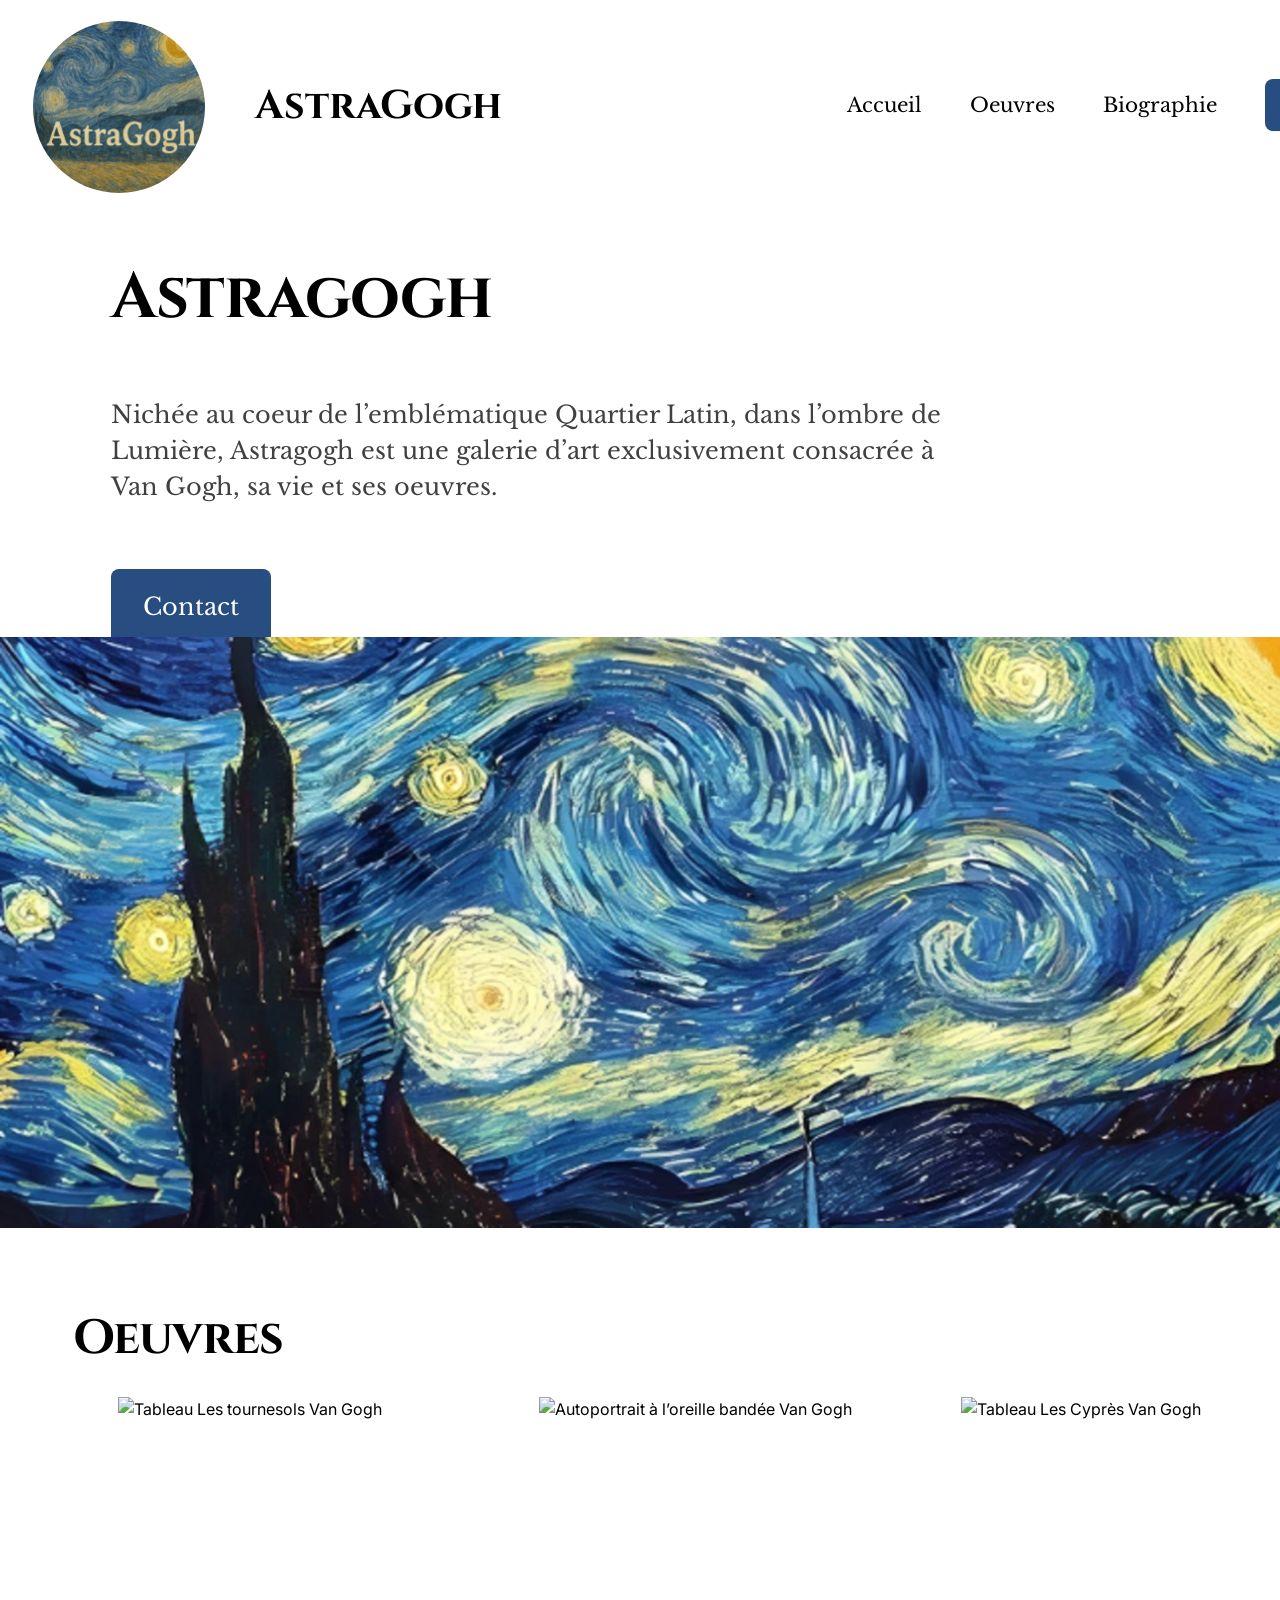
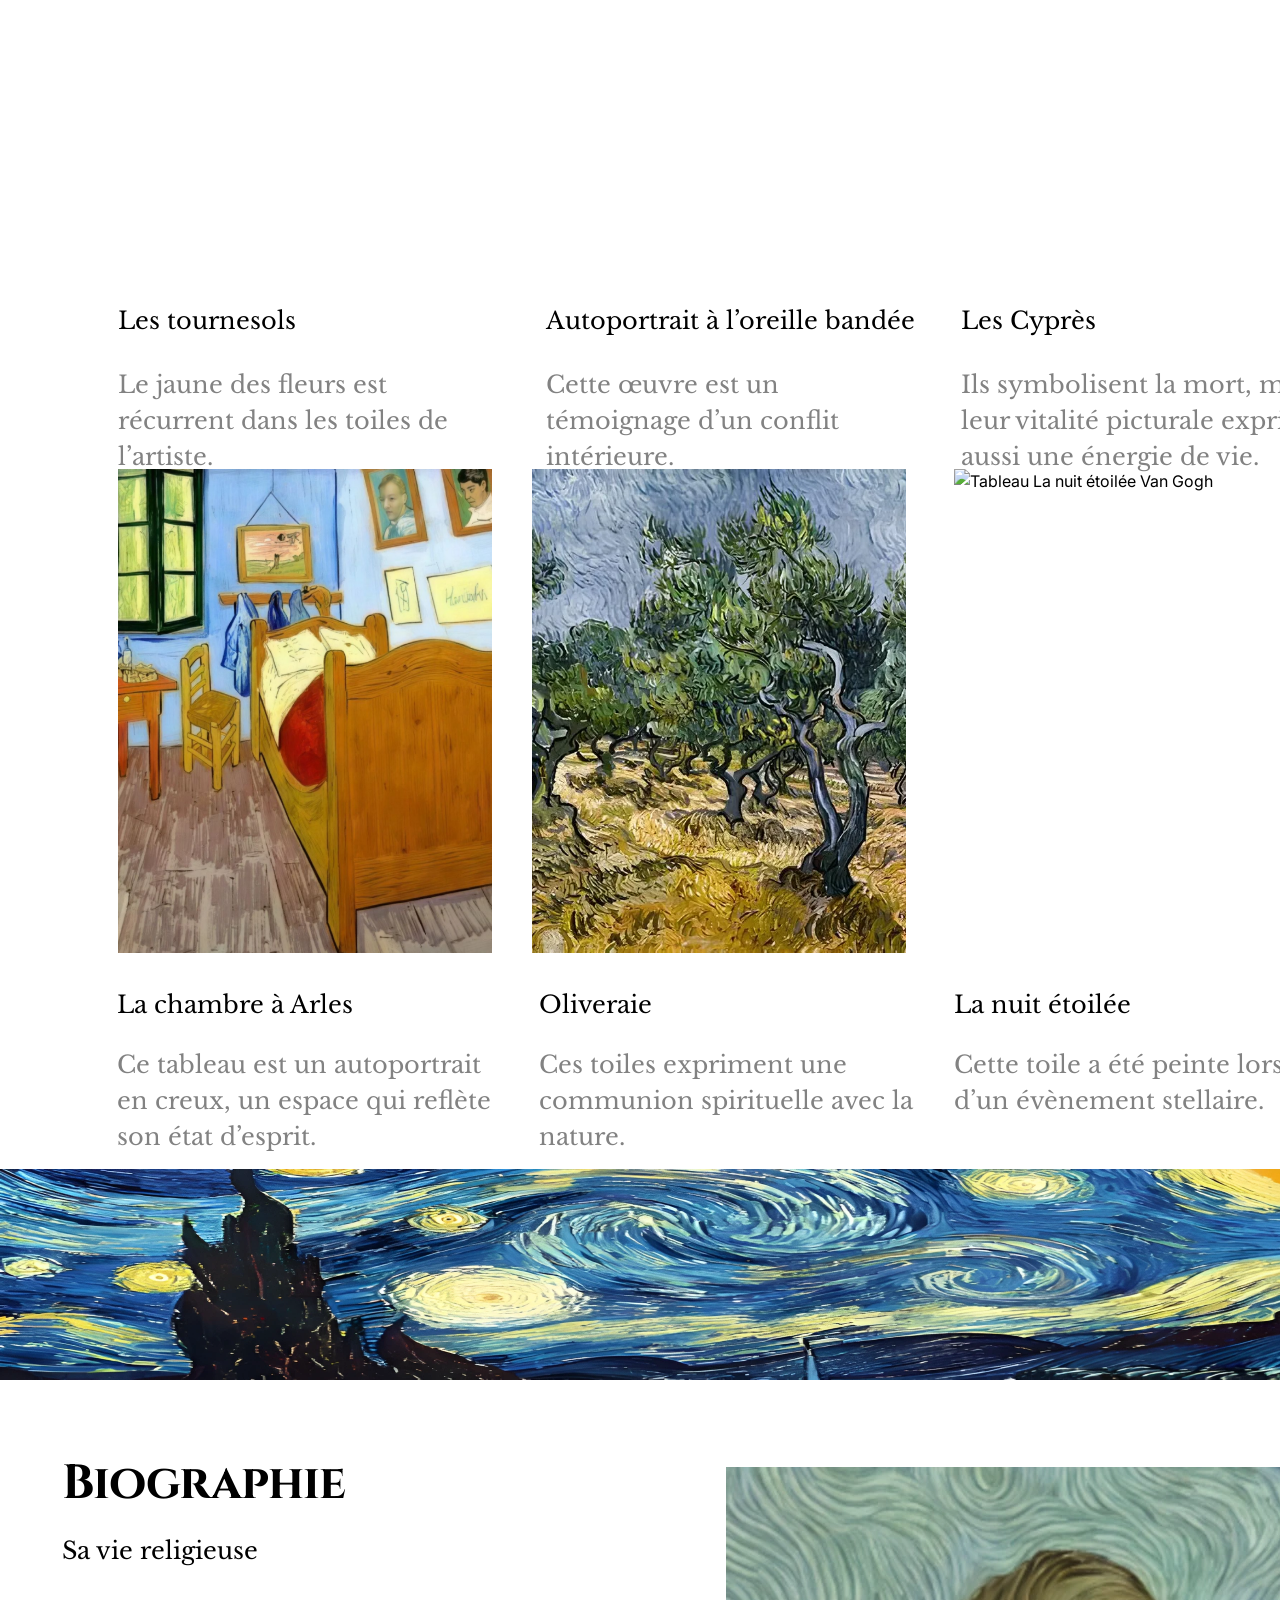
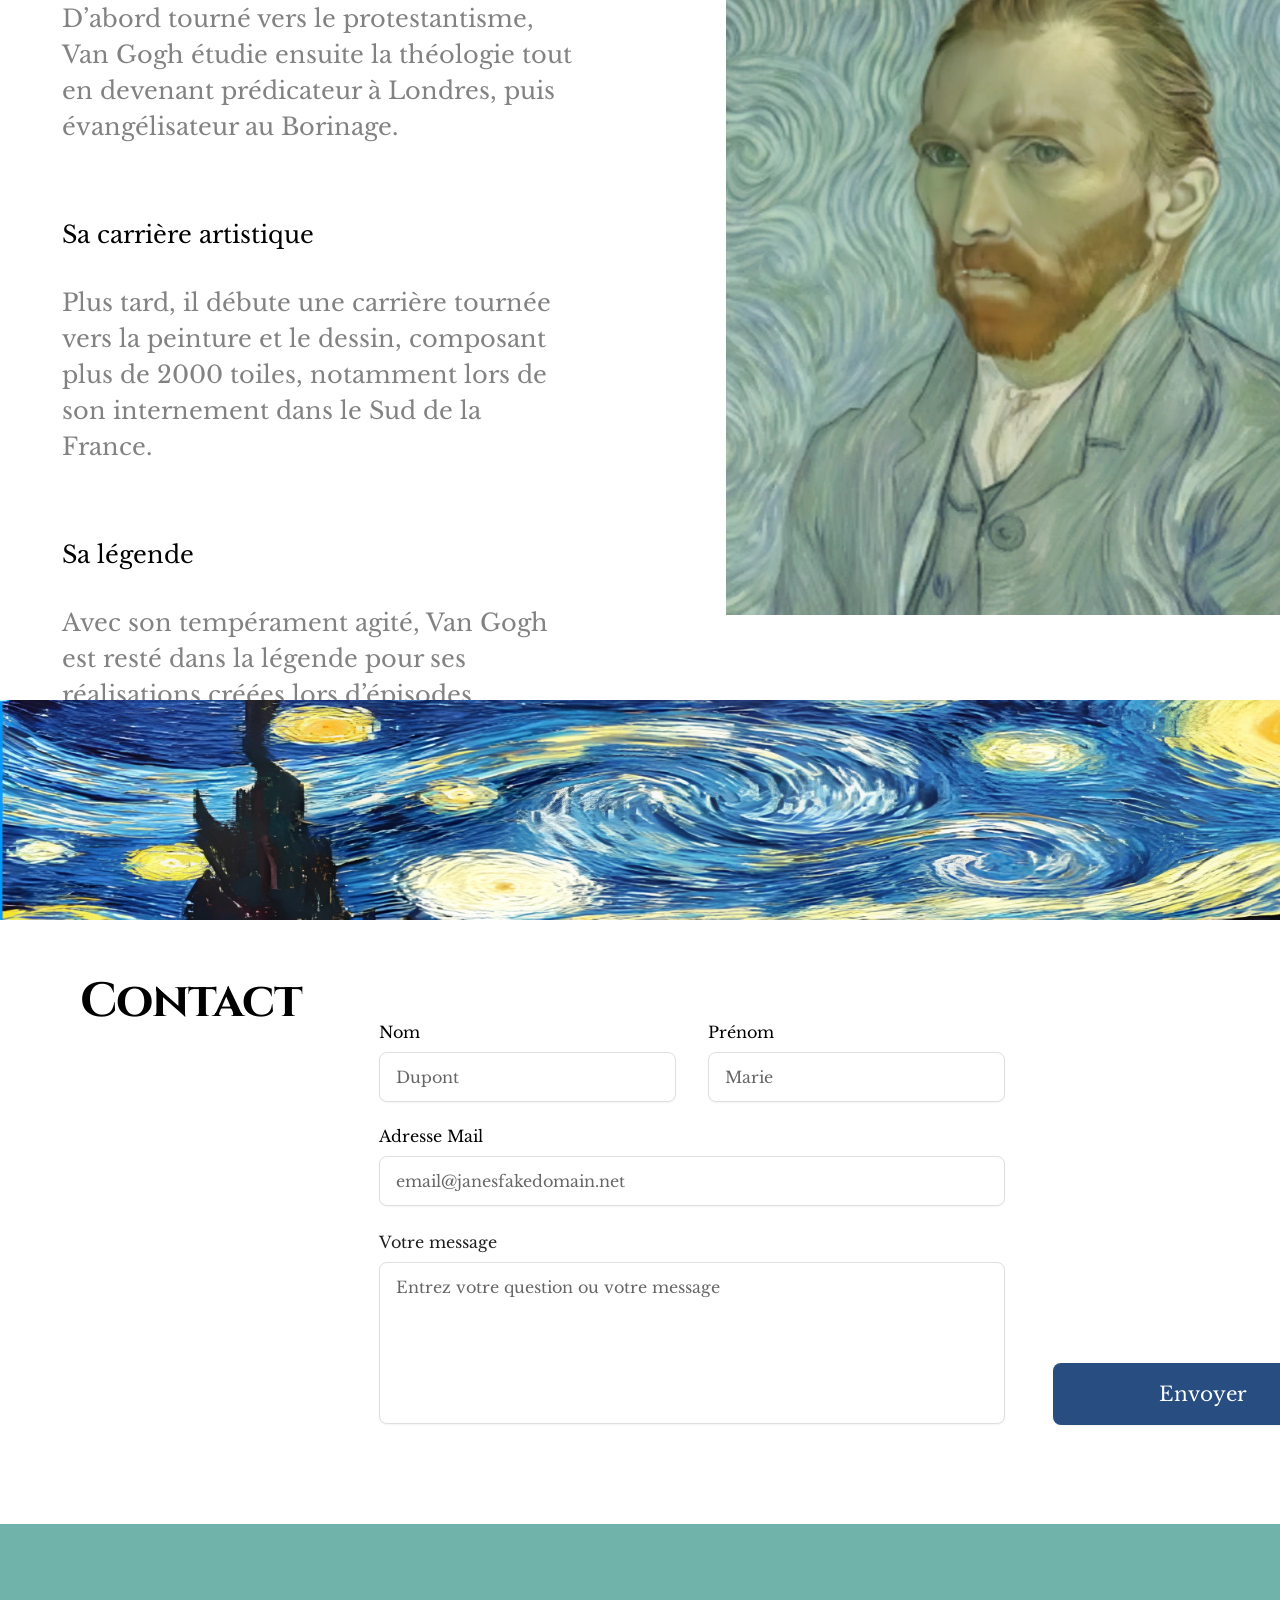
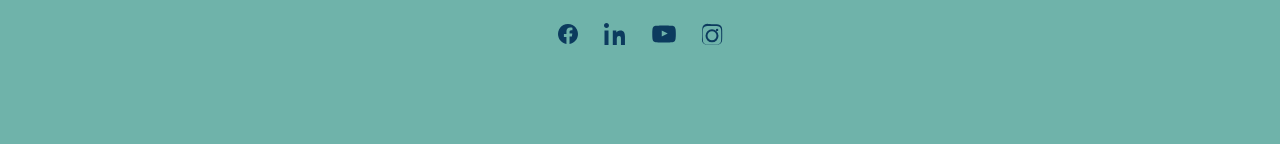
==== index.html @ a852b7e9 "Update index.html" ====
<!DOCTYPE html>
<html lang="fr">
  <head>
    <meta charset="utf-8">
    <meta name="viewport" content="width=device-width, initial-scale=1">
    <meta name="description" content="AstraGogh, galerie numérique dédiée à Van Gogh : œuvres, analyses artistiques, exposition numérisée au Quartier Latin à Paris. Art, peinture et post-impressionnisme.">
    <title>AstraGogh</title>
  
    <!-- Reset et polices -->
    <link rel="stylesheet" href="https://cdnjs.cloudflare.com/ajax/libs/meyer-reset/2.0/reset.min.css">
    <link rel="preconnect" href="https://fonts.gstatic.com" crossorigin>
    <!-- Inter 400/500, Cinzel 700, Libre Baskerville 400 -->
    <link href="https://fonts.googleapis.com/css2?family=Cinzel:wght@700&family=Inter:wght@400;500&family=Libre+Baskerville:wght@400&display=swap" rel="stylesheet">

    <link rel="stylesheet" href="css/styleguide.css">
    <link rel="stylesheet" href="css/globals.css">
    <link rel="stylesheet" href="css/style.css">
  </head>
  <body>
    
    <!-- Accueil -->
    <main id="accueil" class="astragogh-desktop">

      <!-- Logo et navigation principale -->
      <div class="logo-wrapper">
        <img class="navigation-footer" src="Image/Logo.webp" alt="AstraGogh logo" width="172" height="172">
      </div>
      <div class="navigation">
        <div class="text-wrapper">AstraGogh</div>
        <div class="items">
          <a href="#accueil" class="div">Accueil</a>
          <a href="#oeuvres" class="div">Oeuvres</a>
          <a href="#biographie" class="div">Biographie</a>
          <a href="#contact" class="button">
            <div class="text-wrapper-2">Contact</div>
          </a>
        </div>
      </div>

    <!-- Titre Astragogh, texte introductif et bouton Contact (bloc principal) -->
      <div class="copy-4"> 
        <div class="page-title">
          <div class="text-wrapper-9">Astragogh</div>
          <p class="text-wrapper-10">
            Nichée au coeur de l’emblématique Quartier Latin, dans l’ombre de Lumière,
            Astragogh est une galerie d’art exclusivement consacrée à Van Gogh, sa vie et ses oeuvres.
          </p> 
        </div> 
        <a href="#contact" class="div-wrapper">
          <div class="text-wrapper-11">Contact</div>
        </a>
      </div>

      <!-- Image de bannière nocturne -->
      <img class="image" src="Image/Nuit1.webp" alt="Bandeau décoratif Tableau tableau La Nuit Etoilée Van Gogh"> 

      <!-- ===== Section Oeuvres ===== -->
      <div id="oeuvres" class="text-wrapper-3">Oeuvres</div> 
      
      <!-- Œuvre 1 : « Les tournesols » -->
      <div class="oeuvre-img-wrapper">
        <img class="image-3" src="https://c.animaapp.com/mgz5cglmPQrSKB/img/image-6.png" alt="Tableau Les tournesols Van Gogh" loading="lazy">
      </div>
      <div class="copy">
        <div class="text-wrapper-4">Les tournesols</div>
        <p class="p">Le jaune des fleurs est récurrent dans les toiles de l’artiste.</p>
      </div>

      <!-- Œuvre 2 : « Autoportrait à l’oreille bandée » -->
      <div class="oeuvre-img-wrapper">
        <img class="image-4" src="https://c.animaapp.com/mgz5cglmPQrSKB/img/image-7.png" alt="Autoportrait à l’oreille bandée Van Gogh" loading="lazy">
      </div>
      <div class="copy-3">
        <div class="text-wrapper-4">Autoportrait à l’oreille bandée</div>
        <p class="p">Cette œuvre est un témoignage d’un conflit intérieure.</p>
      </div>

      <!-- Œuvre 3 : « Les Cyprès » -->
      <div class="oeuvre-img-wrapper">
        <img class="image-5" src="https://c.animaapp.com/mgz5cglmPQrSKB/img/image-8.png" alt="Tableau Les Cyprès Van Gogh" loading="lazy">
      </div>
      <div class="copy-2">
        <div class="text-wrapper-4">Les Cyprès</div>
        <p class="p">Ils symbolisent la mort, mais leur vitalité picturale exprime aussi une énergie de vie.</p>
      </div>

      <!-- Œuvre 4 : « La chambre à Arles » -->
      <div class="oeuvre-img-wrapper">
        <img class="sans-titre-2" src="Image/chambre.webp" alt="Tableau La chambre à Arles Van Gogh" loading="lazy">
      </div>
      <div class="copy-5">
        <div class="text-wrapper-4">La chambre à Arles</div>
        <p class="p">Ce tableau est un autoportrait en creux, un espace qui reflète son état d’esprit.</p>
      </div>

      <!-- Œuvre 5 : « Oliveraie » -->
      <div class="oeuvre-img-wrapper">
        <img class="image-6" src="Image/oliveraie-_1_.webp" alt="Tableau L'Oliveraie Van Gogh" loading="lazy">
      </div>
      <div class="copy-7">
        <div class="text-wrapper-4">Oliveraie</div>
        <p class="p">Ces toiles expriment une communion spirituelle avec la nature.</p>
      </div>

      <!-- Œuvre 6 : « La nuit étoilée » -->
      <div class="oeuvre-img-wrapper">
        <img class="image-7" src="https://c.animaapp.com/mgz5cglmPQrSKB/img/image-11.png" alt="Tableau La nuit étoilée Van Gogh" loading="lazy">
      </div>
      <div class="copy-6">
        <div class="text-wrapper-4">La nuit étoilée</div>
        <p class="p">Cette toile a été peinte lors d’un évènement stellaire.</p>
      </div>

      <!-- Image de séparation pour la biographie -->
      <img class="image-2" src="Image/Nuit%202-Picsart-AiImageEnhancer.webp" alt="Bandeau tableau La Nuit Etoilée Van Gogh" loading="lazy">
      
      <!-- ===== Section Biographie ===== -->
      <div id="biographie" class="text-wrapper-5">Biographie</div>
      <img class="sans-titre" src="Image/vangogh.webp" alt="Autoportrait de Van Gogh" loading="lazy">
      <div class="text"> 
        <div class="text-2"> 
          <div class="text-wrapper-6">Sa vie religieuse</div> 
          <p class="text-wrapper-7">
            D’abord tourné vers le protestantisme, Van Gogh étudie ensuite la théologie tout en devenant prédicateur à Londres,
            puis évangélisateur au Borinage.
          </p> 
        </div>
        <div class="text-2"> 
          <div class="text-wrapper-6">Sa carrière artistique</div> 
          <p class="text-wrapper-7">
            Plus tard, il débute une carrière tournée vers la peinture et le dessin, composant plus de 2000 toiles,
            notamment lors de son internement dans le Sud de la France.
          </p> 
        </div>
        <div class="text-2"> 
          <div class="text-wrapper-4">Sa légende</div> 
          <p class="p">
            Avec son tempérament agité, Van Gogh est resté dans la légende pour ses réalisations créées lors d’épisodes
            maladifs, et pour s’être coupé l’oreille dans un excès de paranoïa.
          </p> 
        </div>
      </div> 
      
      <!-- Image de séparation pour la biographie -->
      <img class="image-2 image-2-bio" src="Image/Nuit%204.webp" alt="Bandeau Tableau La Nuit Etoilée Van Gogh" loading="lazy" fetchpriority="high">

      <!-- ===== Section Contact ===== -->
<div id="contact" class="section">
  <div class="text-wrapper-8">Contact</div>
</div>

<!-- Formulaire de contact -->
<form class="contact-form" action="#" method="post">
  <div class="form">
    <!-- Nom -->
    <div class="input input-half">
      <div class="text-wrapper-12">Nom</div>
      <input class="field" type="text" placeholder="Dupont">
    </div>

    <!-- Prénom -->
    <div class="input input-half">
      <div class="text-wrapper-12">Prénom</div>
      <input class="field" type="text" placeholder="Marie">
    </div>

    <!-- Adresse Mail -->
    <div class="input">
      <div class="text-wrapper-12">Adresse Mail</div>
      <input class="field" placeholder="email@janesfakedomain.net" type="email">
    </div>
  </div>

   <!-- message -->
    <div class="input-2">
    <div class="text-wrapper-14">Votre message</div>
    <textarea class="field" placeholder="Entrez votre question ou votre message" rows="5"></textarea>
    </div>
  
    <button class="button-2" type="button">
      <span class="text-wrapper-13">Envoyer</span>
    </button>
  </form>
</main>

    <!-- Pied de page -->
    <footer class="site-footer" aria-label="Pied de page">
      <div class="site-footer__inner">
        <nav class="site-footer__social" aria-label="Réseaux sociaux">
          <a class="social" href="#!" aria-label="Facebook">
            <svg viewBox="0 0 24 24" aria-hidden="true">
              <path d="M22 12.06C22 6.48 17.52 2 11.94 2S2 6.48 2 12.06c0 5.02 3.66 9.18 8.44 9.94v-7.03H7.9v-2.9h2.54V9.41c0-2.5 1.49-3.88 3.77-3.88 1.09 0 2.23.2 2.23.2v2.45h-1.26c-1.24 0-1.63.77-1.63 1.56v1.86h2.77l-.44 2.9h-2.33V22c4.78-.76 8.44-4.92 8.44-9.94z"/>
            </svg>
          </a>
          <a class="social" href="#!" aria-label="LinkedIn">
            <svg viewBox="0 0 24 24" aria-hidden="true">
              <path d="M4.98 3.5C4.98 4.88 3.86 6 2.5 6S0 4.88 0 3.5 1.12 1 2.5 1s2.48 1.12 2.48 2.5zM.5 8.5h4V23h-4V8.5zM8.5 8.5h3.8v2h.05c.53-1 1.84-2.05 3.79-2.05 4.06 0 4.81 2.67 4.81 6.14V23h-4v-5.8c0-1.38-.02-3.17-1.93-3.17-1.94 0-2.23 1.51-2.23 3.07V23h-4V8.5z"/>
            </svg>
          </a>
          <a class="social" href="#!" aria-label="YouTube">
            <svg viewBox="0 0 24 24" aria-hidden="true">
              <path d="M23.5 7.2s-.23-1.64-.95-2.36c-.91-.95-1.93-.96-2.4-1.02C16.93 3.5 12 3.5 12 3.5h0s-4.93 0-8.15.32c-.47.06-1.49.07-2.4 1.02C.73 5.56.5 7.2.5 7.2S.27 9.1.27 10.98v2.02c0 1.88.23 3.78.23 3.78s.23 1.64.95 2.36c.91.95 2.1.92 2.63 1.02 1.91.18 8 .32 8 .32s4.93 0 8.15-.32c.47-.06 1.49-.07 2.4-1.02.72-.72.95-2.36.95-2.36s.23-1.9.23-3.78v-2.02c0-1.88-.23-3.78-.23-3.78zM9.75 14.5v-6l6 3-6 3z"/>
            </svg>
          </a>
          <a class="social" href="#!" aria-label="Instagram">
            <svg viewBox="0 0 24 24" aria-hidden="true">
              <path d="M12 2.2c3.2 0 3.58.01 4.84.07 1.17.05 1.96.24 2.42.4.61.24 1.05.53 1.51.99.46.46.75.9.99 1.51.16.46.35 1.25.4 2.42.06 1.26.07 1.64.07 4.84s-.01 3.58-.07 4.84c-.05 1.17-.24 1.96-.4 2.42-.24.61-.53 1.05-.99 1.51-.46.46-.9.75-1.51.99-.46.16-1.25.35-2.42.4-1.26.06-1.64.07-4.84.07s-3.52-.01-4.76-.07c-1.17-.05-1.96-.24-2.42-.4a3.93 3.93 0 0 1-1.51-.99 3.93 3.93 0 0 1-.99-1.51c-.16-.46-.35-1.25-.4-2.42C2.21 15.58 2.2 15.2 2.2 12s.01-3.58.07-4.84c.05-1.17.24-1.96.4-2.42.24-.61.53-1.05.99-1.51.46-.46.9-.75 1.51-.99.46-.16 1.25-.35 2.42-.4C8.42 2.21 8.8 2.2 12 2.2zm0 1.8c-3.15 0-3.52.01-4.76.07-1.03.05-1.6.22-1.98.37-.5.19-.86.41-1.24.79-.38.38-.6.74-.79 1.24-.15.38-.32.95-.37 1.98-.06 1.24-.07 1.61-.07 4.76s.01 3.52.07 4.76c.05 1.03.22 1.6.37 1.98.19.5.41.86.79 1.24.38.38.74.6 1.24.79.38.15.95.32 1.98.37 1.24.06 1.61.07 4.76.07s3.52-.01 4.76-.07c1.03-.05 1.6-.22 1.98-.37.5-.19.86-.41 1.24-.79.38-.38.6-.74.79-1.24.15-.38.32-.95.37-1.98.06-1.24.07-1.61.07-4.76s-.01-3.52-.07-4.76c-.05-1.03-.22-1.6-.37-1.98-.19-.5-.41-.86-.79-1.24-.38-.38-.74-.6-1.24-.79-.38-.15-.95-.32-1.98-.37-1.24-.06-1.61-.07-4.76-.07zm0 3.3a6.5 6.5 0 1 1 0 13 6.5 6.5 0 0 1 0-13zm0 2a4.5 4.5 0 1 0 .001 9.001A4.5 4.5 0 0 0 12 9.3zm5.1-2.6a1.2 1.2 0 1 1 0 2.4 1.2 1.2 0 0 1 0-2.4z"/>
            </svg>
          </a>
        </nav>
      </div>
    </footer>
  </body>
</html>
---- css/styleguide.css ----
:root {
  /* ===== Typographie ===== */
  --body-text-font-family: "Inter", "Helvetica Neue", Arial, system-ui, -apple-system, "Segoe UI", "Noto Sans", sans-serif;
  --body-text-font-weight: 500;
  --body-text-font-size: 20px;
  --body-text-letter-spacing: 0;
  --body-text-line-height: 150%;
  --body-text-font-style: normal;

  --small-text-font-family: "Inter", "Helvetica Neue", Arial, system-ui, -apple-system, "Segoe UI", "Noto Sans", sans-serif;
  --small-text-font-weight: 600;
  --small-text-font-size: 16px;
  --small-text-letter-spacing: 0;
  --small-text-line-height: 150%;
  --small-text-font-style: normal;

  /* Serif pour titres et texte de lecture */
  --heading-serif: "Cinzel", serif;
  --reading-serif: "Libre Baskerville", Georgia, serif;

  /* ===== Couleurs ===== */
  --color-text: #111;
  --color-text-muted: #828282;
  --color-bg: #fff;
  --color-primary: #284d80;   /* Couleur principale (boutons) */
  --color-accent: #27408B;    /* Accent (survol de la navigation) */
  --color-border: #dfdfdf;

  /* ===== Espacements et rayons ===== */
  --space-1: 4px;
  --space-2: 8px;
  --space-3: 12px;
  --space-4: 16px;
  --space-5: 20px;
  --space-6: 24px;
  --radius-sm: 8px;
  --radius-md: 12px;
  --radius-lg: 16px;

  /* ===== Ombres ===== */
  --button-shadow: 0px 1px 2px rgba(0,0,0,0.05);
  --elevation-1: 0 1px 3px rgba(0,0,0,0.1);
  --elevation-2: 0 4px 12px rgba(0,0,0,0.12);

  /* ===== Mise en page ===== */
  --container-max: 1200px;
  --breakpoint-mobile: 650px;
}
---- css/globals.css ----
/* Base responsive */
 *,
 *::before,
 *::after { box-sizing: border-box; }
 
 html { -webkit-text-size-adjust: 100%; }
 
 img, video { max-width: 100%; height: auto; display: block; }
 
 iframe { width: 100%; aspect-ratio: 16 / 9; border: 0; }
 
 /* Police principale (définie via styleguide.css) */
 body { font-family: var(--body-text-font-family, system-ui, -apple-system, "Segoe UI", Roboto, "Noto Sans", "Helvetica Neue", Arial); line-height: 1.6; }
 
 /* =========================
 Mise en page desktop AstraGogh
 ========================= */
 
 .astragogh-desktop {
  background-color: #ffffff;
  overflow-x: hidden;
  overflow-y: visible;
  width: 100%;
  min-width: 1440px;
  min-height: 4700px; 
  position: relative;
}

 .astragogh-desktop .logo-wrapper {
  position: absolute;
  top: 21px;
  left: 33px;
  width: 172px;
  height: 172px;
  border-radius: 50%;
  overflow: hidden;
  display: flex;
  align-items: center;
  justify-content: center;
  z-index: 2;
}

.astragogh-desktop .logo-wrapper .navigation-footer {
  width: 100%;
  height: auto;
  display: block;
}
 
 /* Navigation principale */
 .astragogh-desktop .navigation {
 position: absolute;
 width: calc(100% - 174px);
 top: 23px;
 left: 191px;
 height: 164px;
 display: flex;
 justify-content: space-between;
 background-color: #ffffff;
 z-index: 1;
 }
 
 .astragogh-desktop .text-wrapper {
 display: flex;
 align-items: center;
 justify-content: center;
 margin-top: 62px;
 width: 263px;
 height: 41px;
 margin-left: 56px;
 font-family: "Cinzel", Helvetica, serif;
 font-weight: 700;
 font-size: 40px;
 color: #000;
 line-height: 60px;
 white-space: nowrap;
 }
 
 .astragogh-desktop .items {
 display: inline-flex;
 margin-top: 56px;
 width: 531px;
 height: 52px;
 position: relative;
 margin-right: 80px;
 align-items: center;
 justify-content: flex-end;
 gap: 48px;
 }

.astragogh-desktop .items a.div {
  position: relative;
  text-decoration: none;
}

.astragogh-desktop .items a.div::after {
  content: "";
  position: absolute;
  left: 0;
  bottom: -2px;
  width: 0;
  height: 1px;
  background-color: #284d80; 
  transition: width 0.2s ease;
}

.astragogh-desktop .items a.div:hover::after {
  width: 100%;
}

 .astragogh-desktop .div {
 position: relative;
 display: flex;
 align-items: center;
 justify-content: center;
 width: fit-content;
 font-family: "Libre Baskerville", Georgia, serif;
 font-weight: 400;
 color: #000;
 font-size: 20px;
 line-height: 30px;
 white-space: nowrap;
 }
 
 .astragogh-desktop .button {
 all: unset;
 box-sizing: border-box;
 display: inline-flex;
 align-items: center;
 justify-content: center;
 gap: 8px;
 padding: 14px 24px;
 position: relative;
 flex: 0 0 auto;
 background-color: #284d80;
 border-radius: 8px;
 box-shadow: var(--button-shadow);
 cursor: pointer;
 }
 
 .astragogh-desktop .text-wrapper-2 {
 display: flex;
 align-items: center;
 justify-content: center;
 width: fit-content;
 font-family: "Libre Baskerville", Georgia, serif;
 font-weight: 400;
 color: #fff;
 font-size: 16px;
 line-height: 24px;
 white-space: nowrap;
 }
 
 .astragogh-desktop .text-wrapper-3 {
 position: absolute;
 top: 1301px;
 left: calc(50% - 647px);
 width: 624px;
 font-family: "Cinzel", serif;
 font-weight: 700;
 color: #000;
 font-size: 48px;
 letter-spacing: -0.96px;
 }
 
 /* Texte des œuvres */
 .astragogh-desktop .copy,
 .astragogh-desktop .copy-2,
 .astragogh-desktop .copy-3 {
 display: flex;
 flex-direction: column;
 width: 381px;
 align-items: flex-start;
 justify-content: center;
 gap: 4px;
 position: absolute;
 }
 .astragogh-desktop .copy { top: 1903px; left: 118px; }
 .astragogh-desktop .copy-3 { top: 1903px; left: 546px; }
 .astragogh-desktop .copy-2 { top: 1903px; left: 961px; }
 
 .astragogh-desktop .text-wrapper-4 {
 font-family: "Libre Baskerville", Georgia, serif;
 font-weight: 400;
 color: #000;
 font-size: 24px;
 line-height: 36px;
 }
 
 .astragogh-desktop .p {
 display: flex;
 align-items: center;
 justify-content: center;
 align-self: stretch;
 font-family: "Libre Baskerville", Georgia, serif;
 font-weight: 400;
 color: #828282;
 font-size: 24px;
 line-height: 36px;
 }
 
/* Images principales des œuvres et biographie */
 .astragogh-desktop .image { position: absolute; top: 637px; left: 0; width: 1440px; }
 .astragogh-desktop .image-2 { position: absolute; top: 2769px; left: 0; width: 1440px; }
/* Bandeau entre Biographie et Contact */
.astragogh-desktop .image-2-bio {
  position: absolute;
  top: 3900px;  
  left: 0;
  width: 1440px;
}
 .astragogh-desktop .image-3 { position: absolute; top: 1397px; left: 118px; width: 374px; height: 484px; }
 .astragogh-desktop .image-4 { position: absolute; top: 1397px; left: 539px; width: 374px; height: 484px; }
 .astragogh-desktop .image-5 { position: absolute; top: 1397px; left: 961px; width: 374px; height: 484px; }
 
 .astragogh-desktop .copy-5,
 .astragogh-desktop .copy-6,
 .astragogh-desktop .copy-7 {
 width: 381px;
 justify-content: center;
 gap: 4px;
 position: absolute;
 }
 .astragogh-desktop .copy-5 { top: 2587px; left: 117px; }
 .astragogh-desktop .copy-7 { top: 2587px; left: 539px; }
 .astragogh-desktop .copy-6 { top: 2587px; left: 954px; }
 
 .astragogh-desktop .image-6 { position: absolute; top: 2069px; left: 532px; width: 374px; height: 484px; object-fit: cover; }
 .astragogh-desktop .image-7 { position: absolute; top: 2069px; left: 954px; width: 374px; height: 484px; object-fit: cover; }
 
 .astragogh-desktop .sans-titre { position: absolute; top: 3067px; left: 726px; width: 635px; height: 748px; }
 .astragogh-desktop .sans-titre-2 { position: absolute; top: 2069px; left: 118px; width: 374px; height: 484px; }
 
 /* Section biographie et formulaire */
 .astragogh-desktop .text-wrapper-5 { 
 position: absolute; 
 top: 3046px; 
 left: 62px; 
 width: 624px; 
 font-family: "Cinzel", serif; 
 font-weight: 700; 
 color: #000; 
 font-size: 48px; 
 letter-spacing: -0.96px; }
 .astragogh-desktop .text { 
 display: flex; 
 flex-direction: column; 
 width: 516px; 
 align-items: flex-end; 
 gap: 48px; 
 position: absolute; 
 top: 3133px; 
 left: 62px; 
 }
 .astragogh-desktop .text-2 { 
 display: flex; 
 flex-direction: column; 
 align-items: flex-start; 
 justify-content: center; 
 gap: 8px; 
 position: relative; 
 align-self: stretch; 
 width: 100%; 
 }
 
 .astragogh-desktop .text-wrapper-6 { 
 width: 515px; 
 font-family: "Libre Baskerville", Georgia, serif; 
 font-weight: 400; 
 color: #000; 
 font-size: 24px; 
 line-height: 36px; 
 }
 .astragogh-desktop .text-wrapper-7 { 
 display: flex; 
 align-items: center; 
 justify-content: center; 
 width: 515px; 
 font-family: "Libre Baskerville", Georgia, serif; 
 font-weight: 400; 
 color: #828282; 
 font-size: 24px; 
 line-height: 36px; 
 }
 
 /* Section Contact desktop */
 .astragogh-desktop .section {
 position: absolute;
 top: 4075px;
 left: 0;
 width: 1440px;
 height: 236px;
 display: flex;
 justify-content: center;
 }
 
 .astragogh-desktop .text-wrapper-8 {
 margin-top: 89px;
 width: 625px;
 height: 65px;
 margin-left: -655px;
 font-family: "Cinzel", serif;
 font-weight: 700;
 color: #000;
 font-size: 48px;
 letter-spacing: -0.96px;
 }
 
 .astragogh-desktop .copy-4 {
 width: 844px;
 gap: 40px;
 top: 247px;
 left: 111px;
 display: flex;
 flex-direction: column;
 align-items: flex-start;
 position: absolute;
 }
 
 .astragogh-desktop .page-title {
 display: flex;
 flex-direction: column;
 align-items: flex-start;
 gap: 24px;
 position: relative;
 align-self: stretch;
 width: 100%;
 }
 
 .astragogh-desktop .text-wrapper-9 {
 font-family: "Cinzel", serif;
 font-weight: 700;
 color: #000;
 font-size: 64px;
 letter-spacing: -1.28px;
 }
 
 .astragogh-desktop .text-wrapper-10 {
 display: flex;
 align-items: center;
 justify-content: left;
 font-family: "Libre Baskerville", Georgia, serif;
 font-weight: 400;
 color: #000000bf;
 font-size: 24px;
 line-height: 36px;
 }
 
 .astragogh-desktop .div-wrapper {
 all: unset;
 box-sizing: border-box;
 display: inline-flex;
 padding: 20px 32px;
 position: relative;
 align-items: center;
 gap: 8px;
 background-color: #284d80;
 border-radius: 8px;
 box-shadow: var(--button-shadow);
 cursor: pointer;
 }
 
 .astragogh-desktop .text-wrapper-11 {
 display: flex;
 align-items: center;
 justify-content: center;
 width: fit-content;
 font-family: "Libre Baskerville", Georgia, serif;
 font-weight: 400;
 color: #fff;
 font-size: 24px;
 line-height: 36px;
 white-space: nowrap;
 }
 
 .astragogh-desktop .form {
 display: flex;
 flex-wrap: wrap;
 width: 43.47%;
 align-items: flex-start;
 gap: 24px 32px;
 position: absolute;
 top: 4220px;
 left: 26.32%;
 }
 
 .astragogh-desktop .input {
 display: flex;
 flex-direction: column;
 width: 626px;
 height: 80px;
 align-items: flex-start;
 gap: 8px;
 position: relative;
 box-shadow: none;
 }

.astragogh-desktop .input-half {
  width: calc(50% - 16px);  
}
 
 .astragogh-desktop .text-wrapper-12 {
 font-family: "Libre Baskerville", Georgia, serif;
 font-weight: 400;
 color: #000;
 font-size: 16px;
 line-height: 24px;
 }
 
 .astragogh-desktop .field {
 padding: 12px 16px;
 position: relative;
 align-self: stretch;
 width: 100%;
 flex-grow: 1;
 background-color: #fff;
 border-radius: 8px;
 border: 1px solid #dfdfdf;
 box-shadow: var(--button-shadow);
 font-family: "Libre Baskerville", Georgia, serif;
 font-weight: 400;
 color: #000000;
 font-size: 16px;
 line-height: var(--small-text-line-height, 150%);
 }

.astragogh-desktop .field::placeholder {
color: #666666;      
opacity: 1;      
}
 
 .astragogh-desktop textarea.field {
 resize: none;
 }
 
 .astragogh-desktop .button-2 {
 all: unset;
 box-sizing: border-box;
 display: flex;
 width: 299px;
 justify-content: center;
 padding: 16px 32px;
 position: absolute;
 top: 4563px;
 left: 1053px;
 align-items: center;
 gap: 8px;
 background-color: #284d80;
 border-radius: 8px;
 box-shadow: var(--button-shadow);
 cursor: pointer;
 }
 
 .astragogh-desktop .text-wrapper-13 {
 display: flex;
 align-items: center;
 justify-content: center;
 width: fit-content;
 font-family: "Libre Baskerville", Georgia, serif;
 font-weight: 400;
 color: #fff;
 font-size: 20px;
 line-height: 30px;
 white-space: nowrap;
 }
 
 .astragogh-desktop .input-2 {
 display: flex;
 flex-direction: column;
 width: 626px;
 height: 194px;
 align-items: flex-start;
 gap: 8px;
 position: absolute;
 top: 4430px;
 left: 379px;
 box-shadow: none;
 }
 
 .astragogh-desktop .text-wrapper-14 {
 font-family: "Libre Baskerville", Georgia, serif;
 font-weight: 400;
 color: #1e1e1e;
 font-size: 16px;
 line-height: 24px;
 }
 
 /* ===== Footer : bandeau pleine largeur ===== */
 .site-footer {
 background:#6fb3aa;
 width:100%;
 margin-left:calc(50% - 50vw);
 margin-right:calc(50% - 50vw);
 margin-top:24px;
 }
 
 .site-footer__inner{
 max-width:var(--container-max, 1200px);
 margin-inline:auto;
 padding:28px 16px;
 min-height:220px;
 display:flex;
 justify-content:center;
 align-items:center;
 }
 
 .site-footer__social{
 display:flex;
 gap:24px;
 align-items:center;
 justify-content:center;
 }
 
 /* Icônes sociales : taille fixe */
 .site-footer .social{
 width:24px;
 height:24px;
 display:inline-flex;
 }
 
 .site-footer .social svg{
 width:24px;
 height:24px;
 fill:#0c3b5e;
 }
 
 @media (max-width:680px){
 .site-footer__inner{ min-height:160px; }
 }
 
 /* =========================
 Layout mobile (≤ 650px)
 ========================= */
 @media (max-width: 650px) {
 
 /* Typographie mobile */
 h1 { font-size: 24px; line-height: 1.25; }
 h2 { font-size: 20px; line-height: 1.3; }
 body, p, li { font-size: 16px; }
 
 /* Conteneur principal en colonne */
 .astragogh-desktop {
 min-width: 0;
 width: 100%;
 min-height: auto;
 overflow: visible;
 position: relative;
 }
 
 /* Réinitialisation des positions absolues des images */
 .astragogh-desktop .image,
 .astragogh-desktop .image-3,
 .astragogh-desktop .image-4,
 .astragogh-desktop .image-5,
 .astragogh-desktop .image-6,
 .astragogh-desktop .image-7,
 .astragogh-desktop .sans-titre,
 .astragogh-desktop .sans-titre-2 {
 position: static !important;
 top: auto !important;
 left: auto !important;
 width: 100%;
 height: auto;
 margin: 0 auto 16px;
 }
 
 /* Cartes des œuvres (ratio fixe) */
 .astragogh-desktop .image-3,
 .astragogh-desktop .image-4,
 .astragogh-desktop .image-5,
 .astragogh-desktop .image-6,
 .astragogh-desktop .image-7,
 .astragogh-desktop .sans-titre-2 {
 margin: 16px auto 0;
 width: 100%;
 max-width: 374px;
 object-fit: cover;
 display: block;
 }
 
 /* Wrapper des images d’œuvres (pour l’icône avion) */
 .oeuvre-img-wrapper {
 position: relative;
 width: 100%;
 max-width: 374px;
 margin: 16px auto 0;
 aspect-ratio: 374 / 484;
 overflow: hidden;
 }
 
 .oeuvre-img-wrapper img:first-child {
 width: 100%;
 height: 100%;
 object-fit: cover;
 display: block;
 }
 
 /* ----- En-tête mobile ----- */
 .astragogh-desktop .logo-wrapper {
  position: absolute;
  top: 16px;
  left: 16px;
  width: 56px;
  height: 56px;
  border-radius: 50%;
  margin: 0;
  overflow: hidden;
  display: flex;           
  align-items: center;
  justify-content: center;
}
 
 .astragogh-desktop .navigation {
 position: static;
 width: 100%;
 height: auto;
 margin: 0;
 padding: 16px 16px 16px 96px;
 display: flex;
 flex-direction: column;
 align-items: flex-start;
 background-color: #ffffff;
 }
 
 .astragogh-desktop .text-wrapper {
 margin: 0 0 8px 0;
 width: auto;
 height: auto;
 font-size: 28px;
 line-height: 1.3;
 }
 
 .astragogh-desktop .items {
 width: calc(100% + 80px);
 margin-left: -80px;
 margin-top: 8px;
 height: auto;
 display: flex;
 justify-content: space-between;
 gap: 8px;
 flex-wrap: wrap;
 }
 
 .astragogh-desktop .div {
 font-size: 16px;
 line-height: 1.4;
 }
 
 .astragogh-desktop .button {
 padding: 6px 12px;
 }
 
 .astragogh-desktop .text-wrapper-2 {
 font-size: 14px;
 }
 
 /* ----- Bloc héros (titre + intro) ----- */
 .astragogh-desktop .copy-4 {
 position: static;
 width: auto;
 margin: 24px 16px 32px;
 gap: 24px;
 }
 
 .astragogh-desktop .page-title {
 align-items: center;
 }
 
 .astragogh-desktop .text-wrapper-9 {
 font-size: 40px;
 text-align: center;
 width: 100%;
 }
 
 .astragogh-desktop .text-wrapper-10 {
 font-size: 18px;
 line-height: 1.5;
 text-align: left;
 position: relative;
 padding-bottom: 40px;
 }
 
 /* Icône avion dans le texte d’intro */
 .astragogh-desktop .text-wrapper-10::after {
 content: "";
 position: absolute;
 right: 8px;
 bottom: 4px;
 width: 32px;
 height: 32px;
 background: url("https://c.animaapp.com/mgz5cglmPQrSKB/img/images-3.png")
 center / contain no-repeat;
 pointer-events: none;
 }
 
 .astragogh-desktop .div-wrapper {
 align-self: center;
 margin-top: 16px;
 }
 
 .astragogh-desktop .image {
 width: 100%;
 margin: 24px 0 0;
 }
 
 /* ----- Section Oeuvres mobile ----- */
 .astragogh-desktop .text-wrapper-3 {
 position: static;
 width: 100%;
 margin: 32px 0 16px;
 text-align: center;
 font-size: 40px;
 }
 
 .astragogh-desktop .copy,
 .astragogh-desktop .copy-2,
 .astragogh-desktop .copy-3,
 .astragogh-desktop .copy-5,
 .astragogh-desktop .copy-6,
 .astragogh-desktop .copy-7 {
 position: static;
 width: 100%;
 max-width: 374px;
 margin: 8px auto 24px;
 }
 
 .astragogh-desktop .text-wrapper-4 {
 font-size: 20px;
 }
 
 .astragogh-desktop .p {
 font-size: 18px;
 line-height: 1.5;
 justify-content: flex-start;
 }
 
 /* ----- Biographie mobile ----- */
.astragogh-desktop .image-2,
.astragogh-desktop .image-2-bio {
  position: static !important;
  width: 100%;
  height: auto;
  margin: 40px 0 0;
}
 
 .astragogh-desktop .sans-titre {
 position: static !important;
 width: 80%;
 margin: 32px auto 0;
 }
 
 .astragogh-desktop .text-wrapper-5 {
 position: static;
 margin: 24px 0 16px;
 width: 100%;
 text-align: center;
 font-size: 32px;
 }
 
 .astragogh-desktop .text {
 position: static;
 width: 80%;
 margin: 0 auto 32px;
 align-items: flex-start;
 }
 
 .astragogh-desktop .text-wrapper-6 {
 width: auto;
 font-size: 20px;
 }
 
 .astragogh-desktop .text-wrapper-7 {
 width: auto;
 font-size: 18px;
 justify-content: flex-start;
 }
 
 /* ----- Contact mobile ----- */
 .astragogh-desktop .section {
 position: static;
 width: 100%;
 height: auto;
 margin-top: 32px;
 display: block;
 text-align: center;
 }
 
 /* Bandeau séparateur avant Contact (mobile) */
 .astragogh-desktop .text-wrapper-8 {
 margin: 0 0 24px;
 width: 100%;
 height: auto;
 font-size: 40px;
 text-align: center;
 }
 
 .astragogh-desktop .form {
 position: static;
 width: auto;
 margin: 0 16px 16px;
 }
 
 .astragogh-desktop .input {
 width: 100%;
 }

 .astragogh-desktop .input-half {
 width: 100%;
 }

 .astragogh-desktop .input-2 {
 position: static;
 width: auto;
 margin: 8px 16px 16px;
 }
 
 .astragogh-desktop .button-2 {
 position: static;
 width: 70%;
 max-width: 320px;
 margin: 16px auto 0;
 }
 }
---- css/style.css ----
/* Lissage du rendu du texte */
* { -webkit-font-smoothing: antialiased; }

/* Dimensions de base de la page */
html, body {
  margin: 0;
  height: 100%;
}

button:focus-visible {
  outline: 2px solid #4a90e2 ;
  outline: -webkit-focus-ring-color auto 5px ;
}

a { text-decoration: none; }
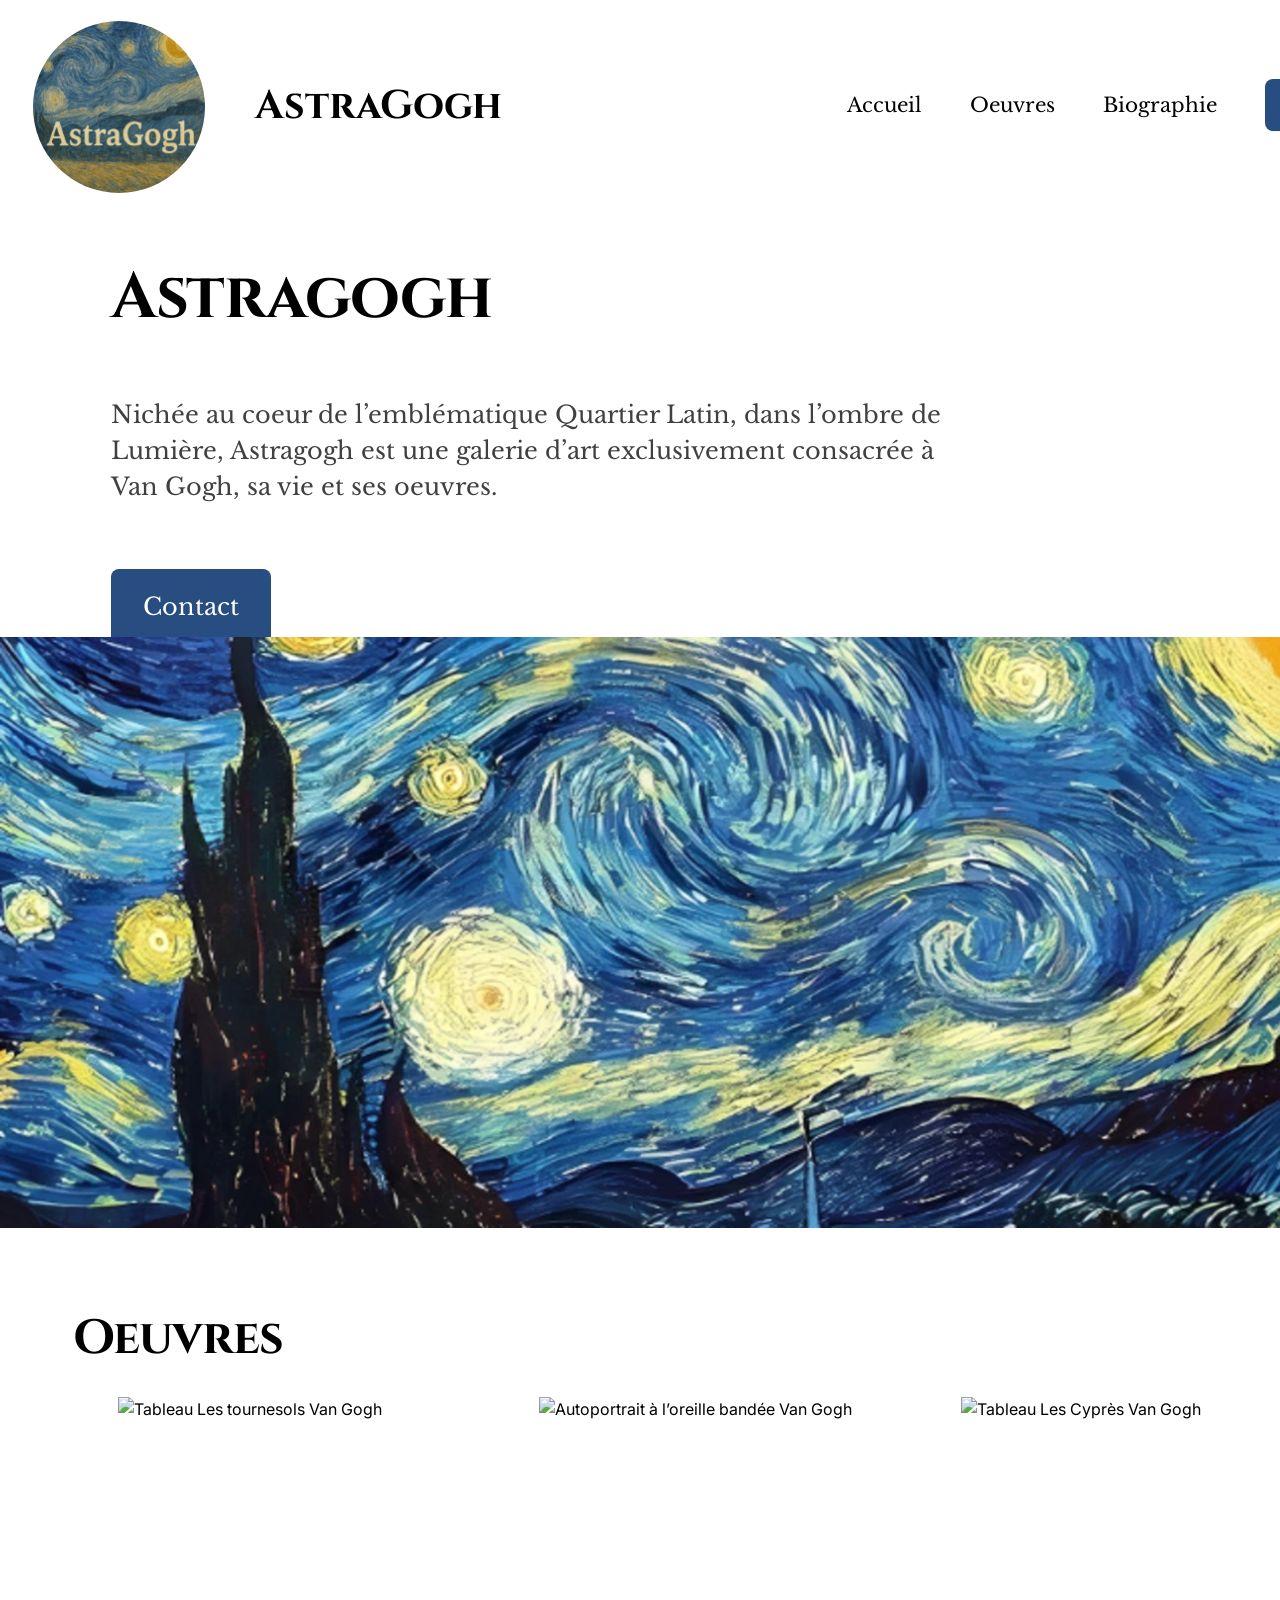
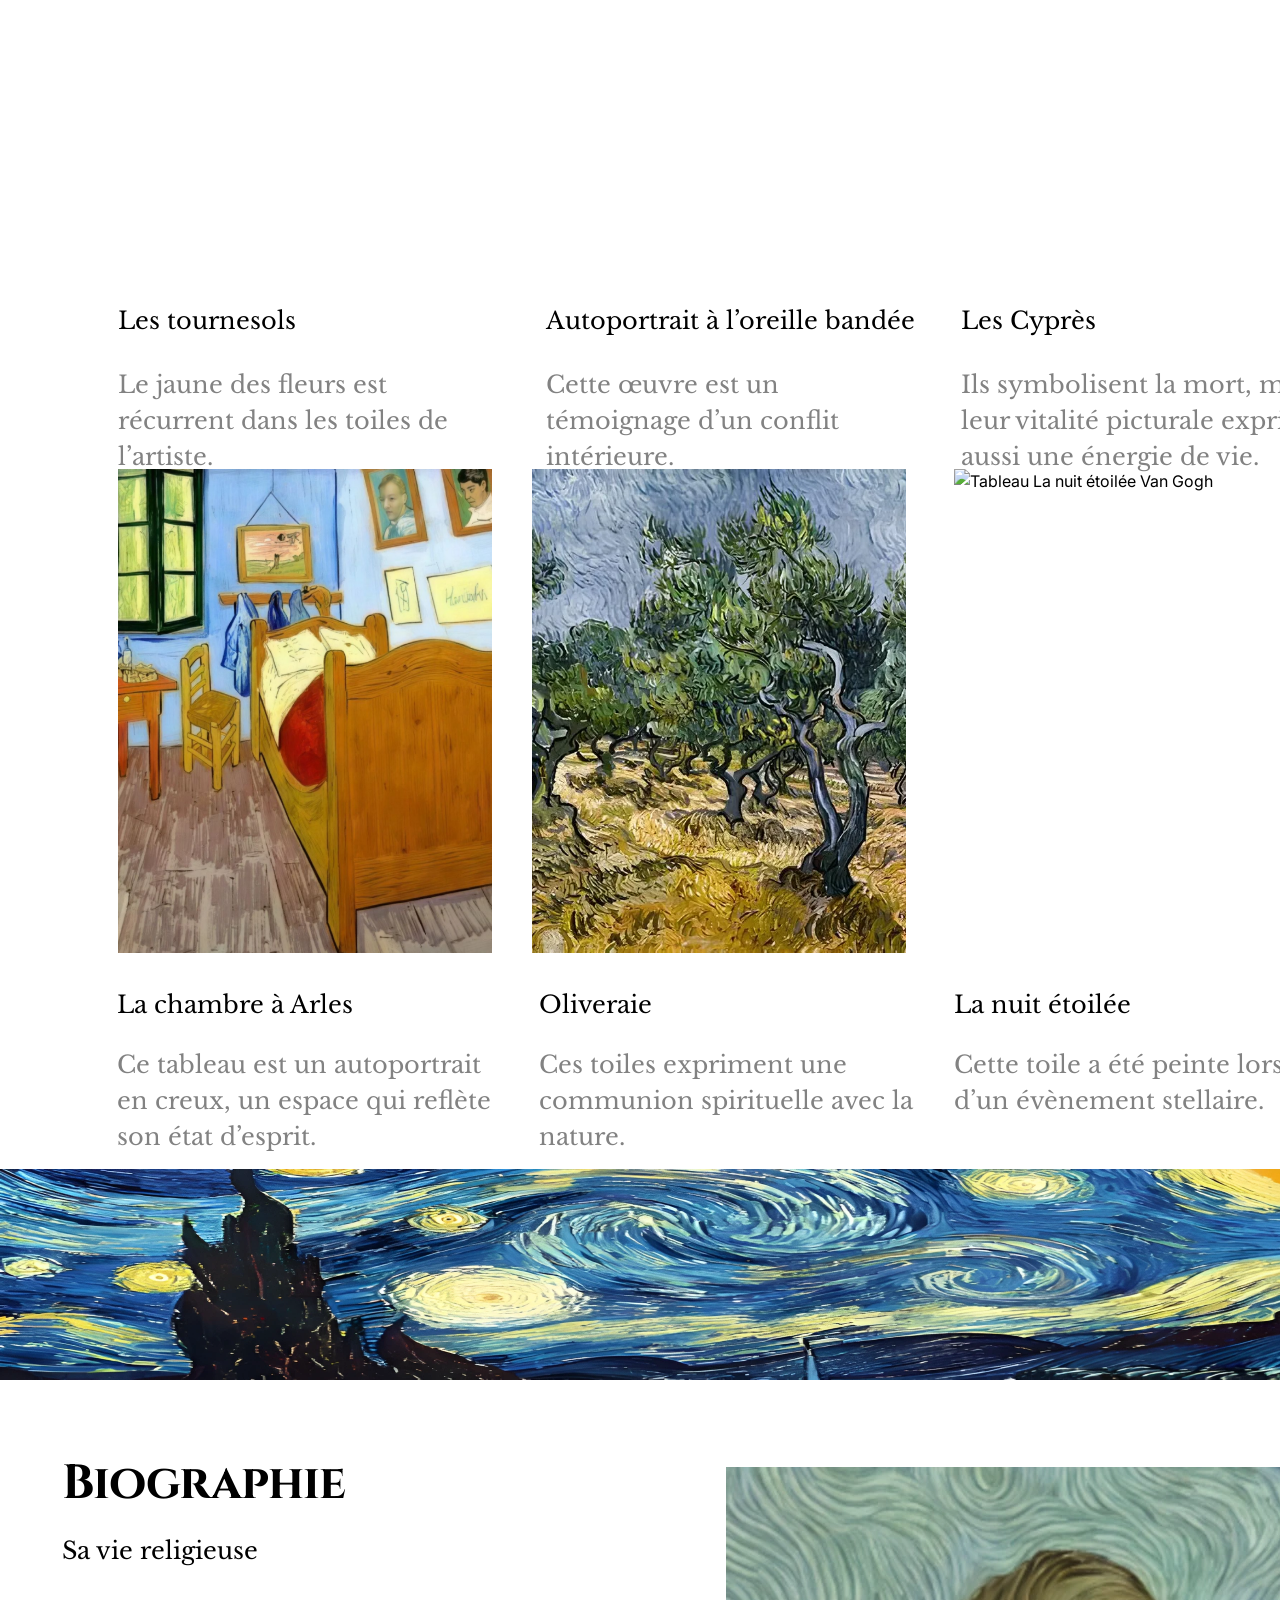
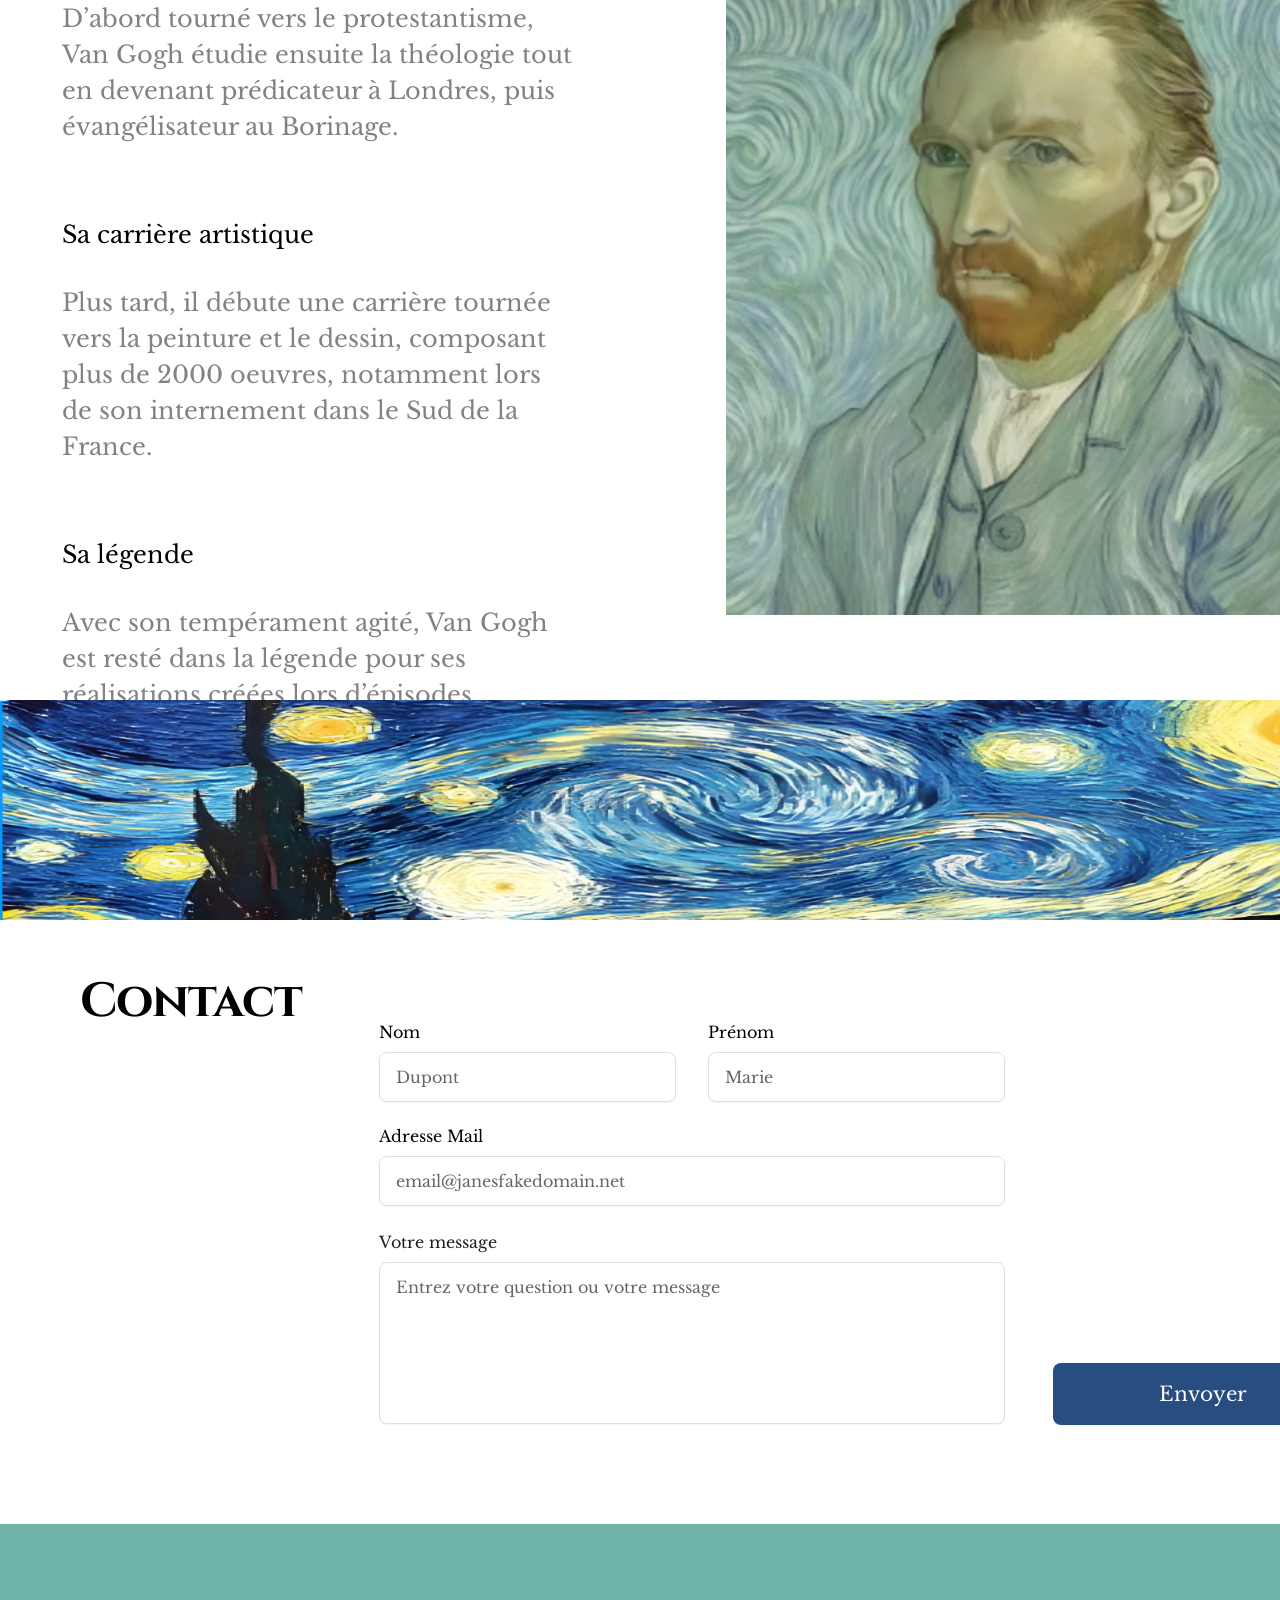
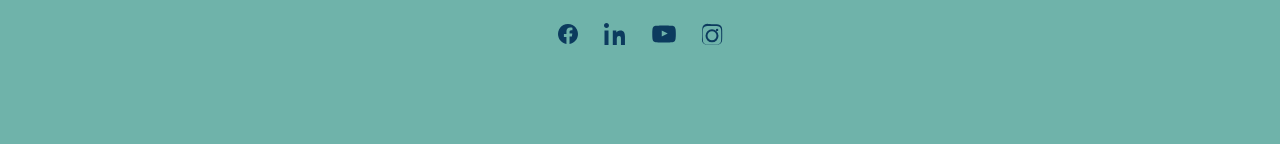
==== commit 0a9b4b3b: "Update index.html" ====
--- a/index.html
+++ b/index.html
@@ -128,7 +128,7 @@
         <div class="text-2"> 
           <div class="text-wrapper-6">Sa carrière artistique</div> 
           <p class="text-wrapper-7">
-            Plus tard, il débute une carrière tournée vers la peinture et le dessin, composant plus de 2000 toiles,
+            Plus tard, il débute une carrière tournée vers la peinture et le dessin, composant plus de 2000 oeuvres,
             notamment lors de son internement dans le Sud de la France.
           </p> 
         </div>
@@ -296,3 +296,4 @@
 
 
 
+
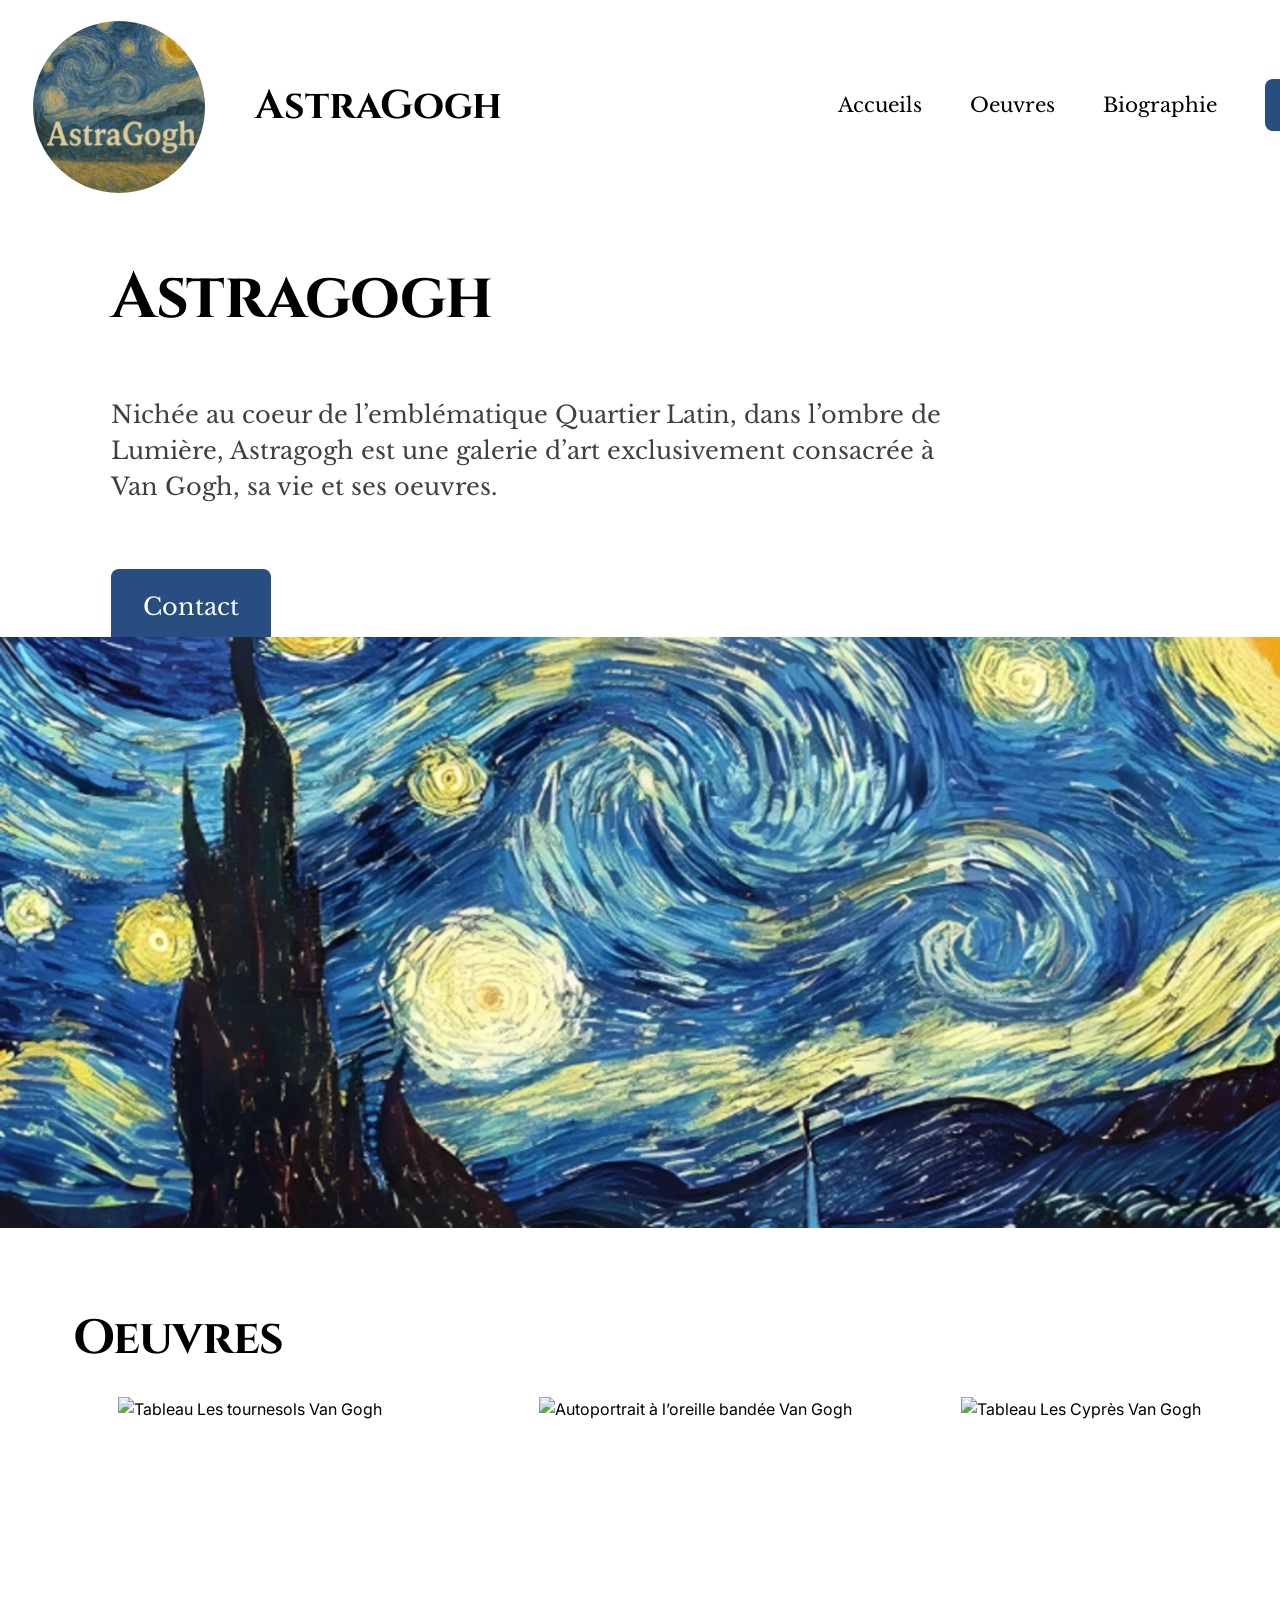
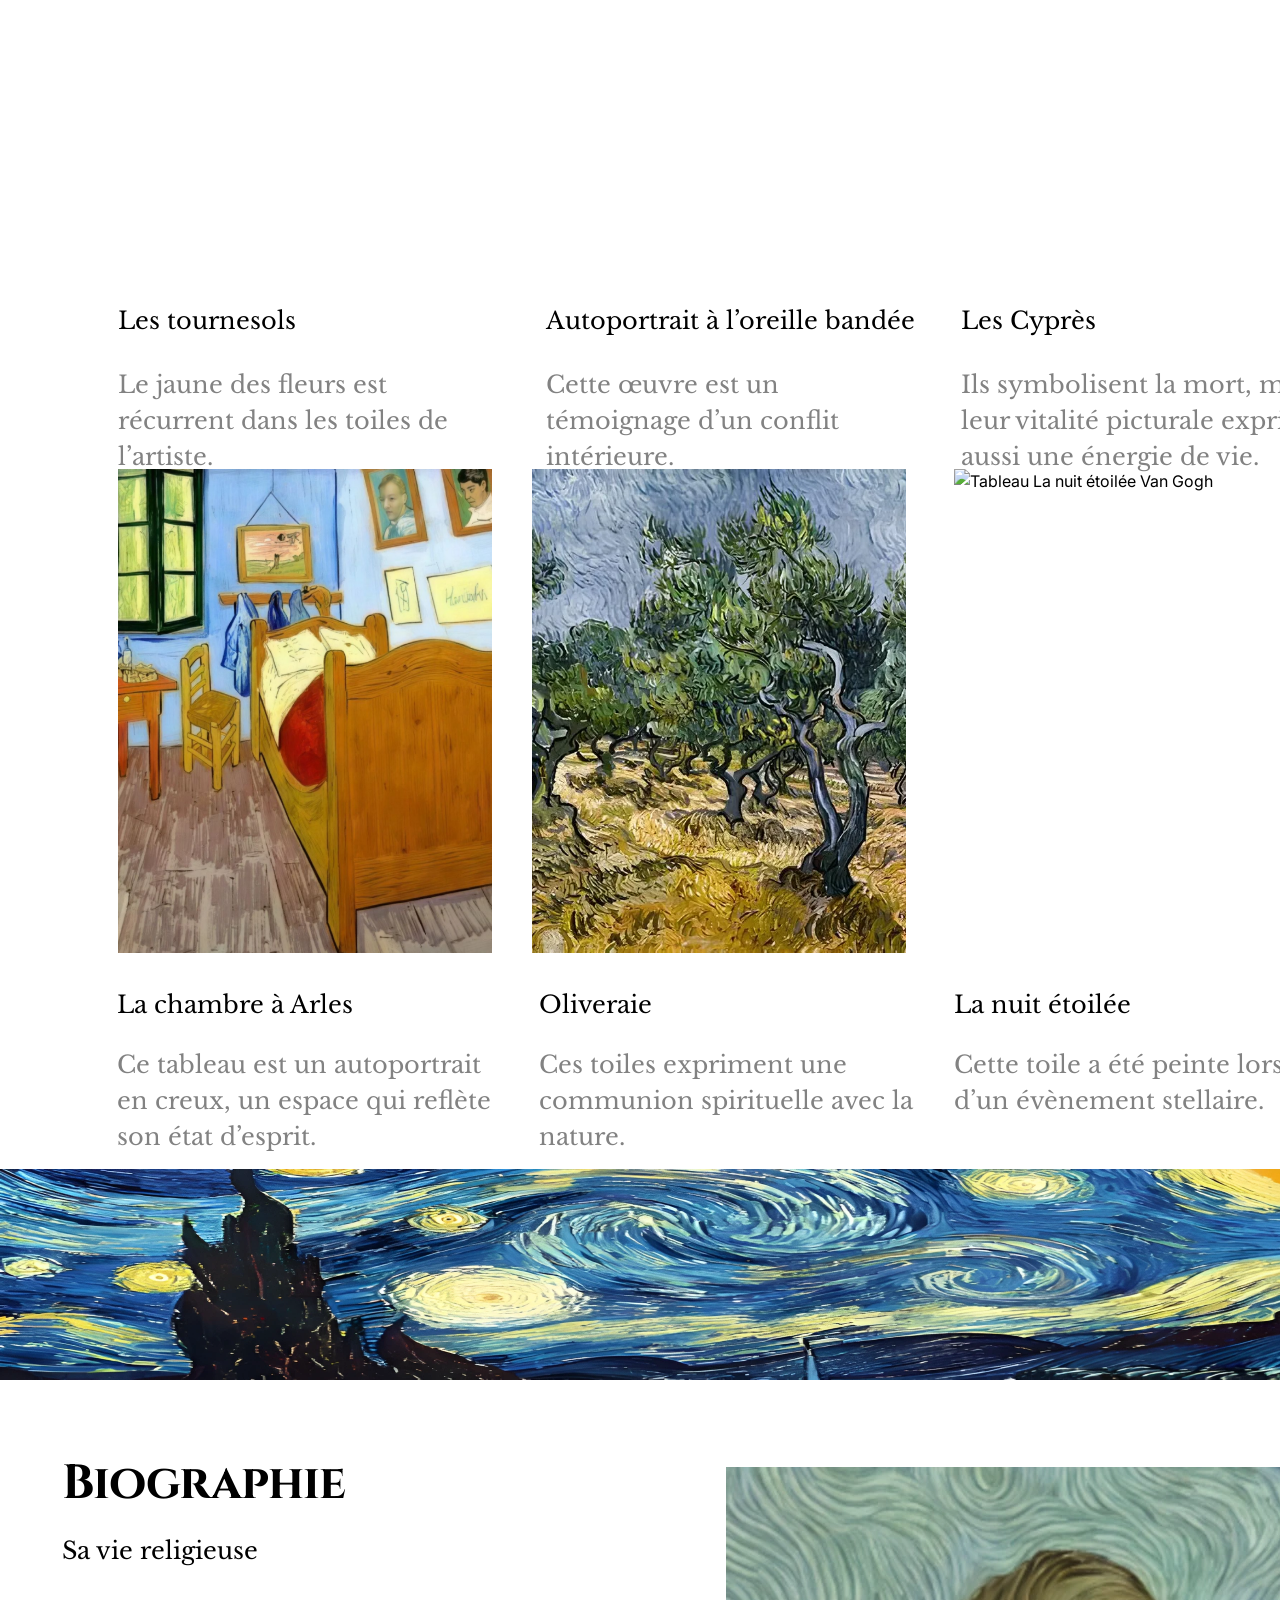
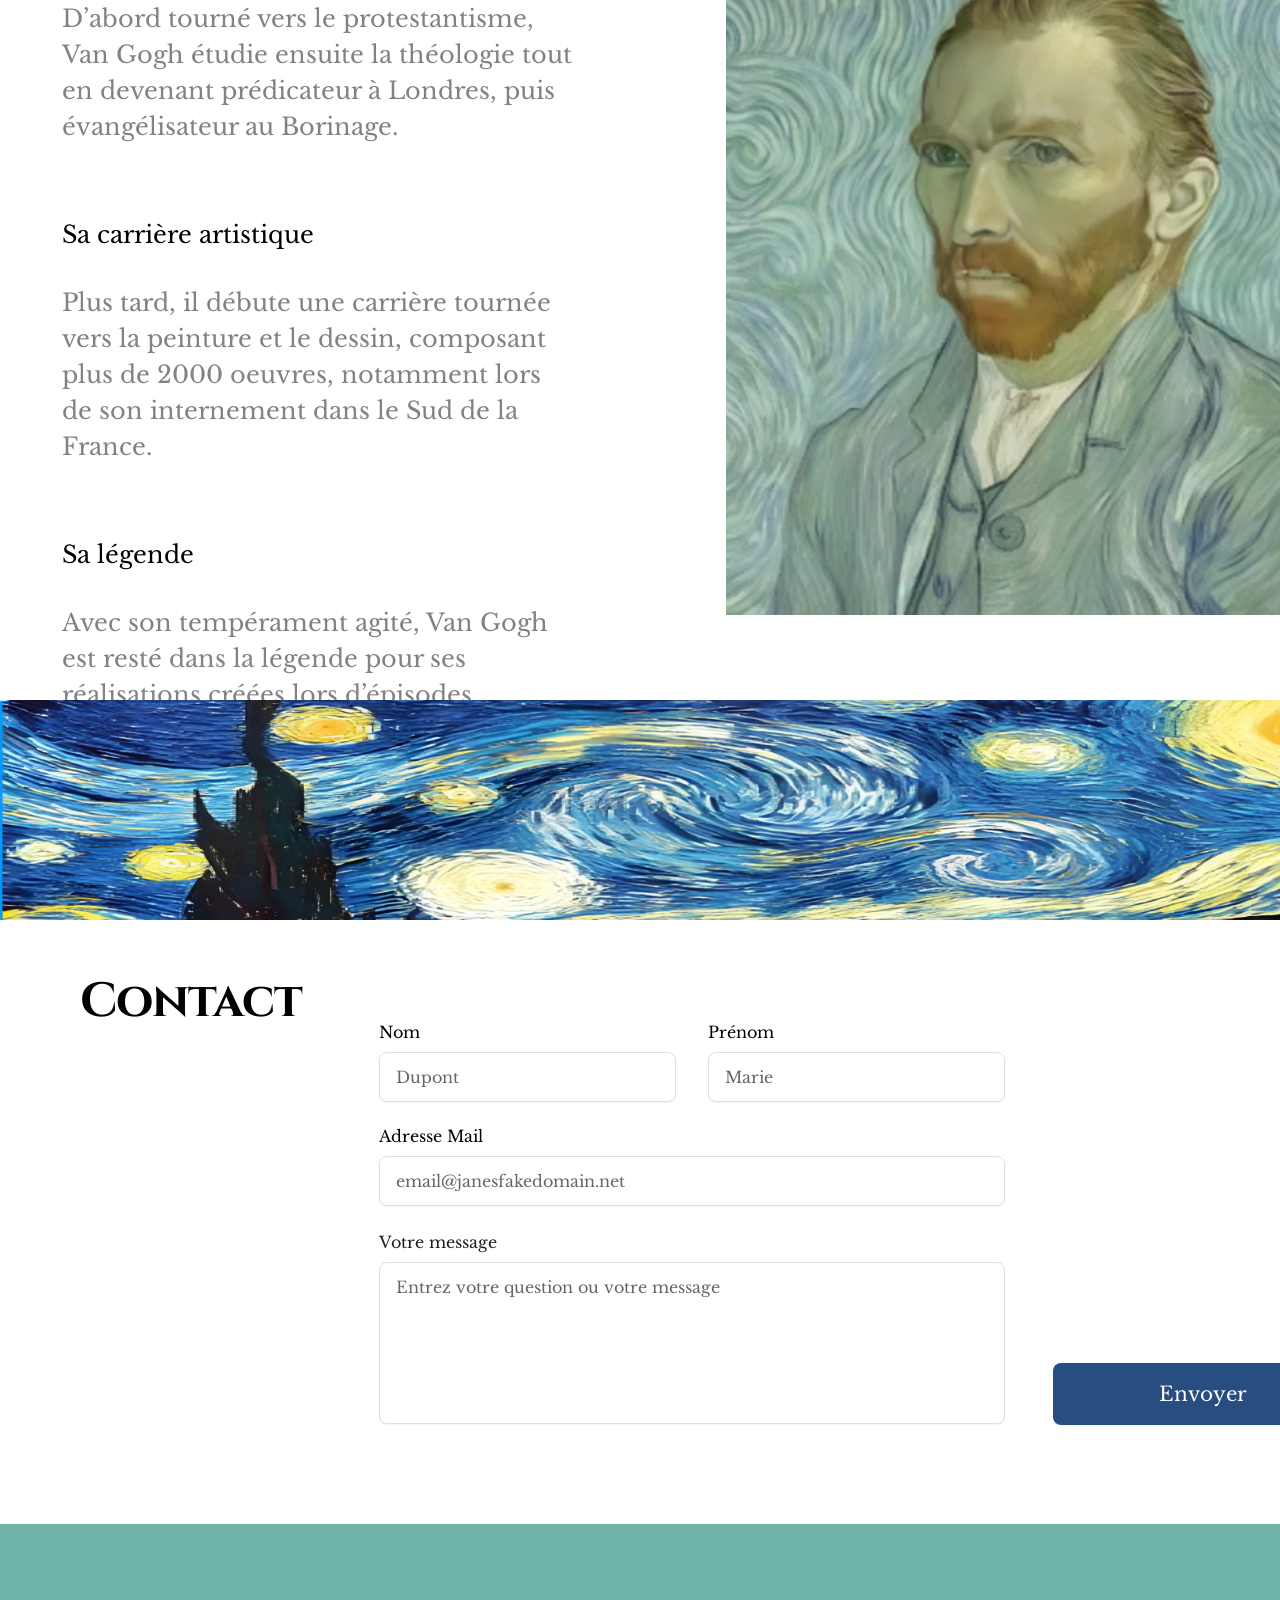
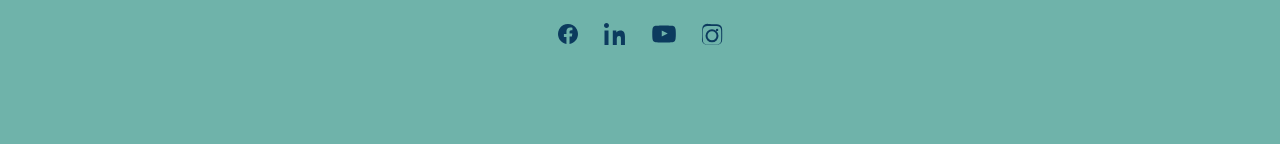
==== commit fc6abcae: "Update index.html" ====
--- a/index.html
+++ b/index.html
@@ -28,7 +28,7 @@
       <div class="navigation">
         <div class="text-wrapper">AstraGogh</div>
         <div class="items">
-          <a href="#accueil" class="div">Accueil</a>
+          <a href="#accueil" class="div">Accueils</a>
           <a href="#oeuvres" class="div">Oeuvres</a>
           <a href="#biographie" class="div">Biographie</a>
           <a href="#contact" class="button">
@@ -297,3 +297,4 @@
 
 
 
+
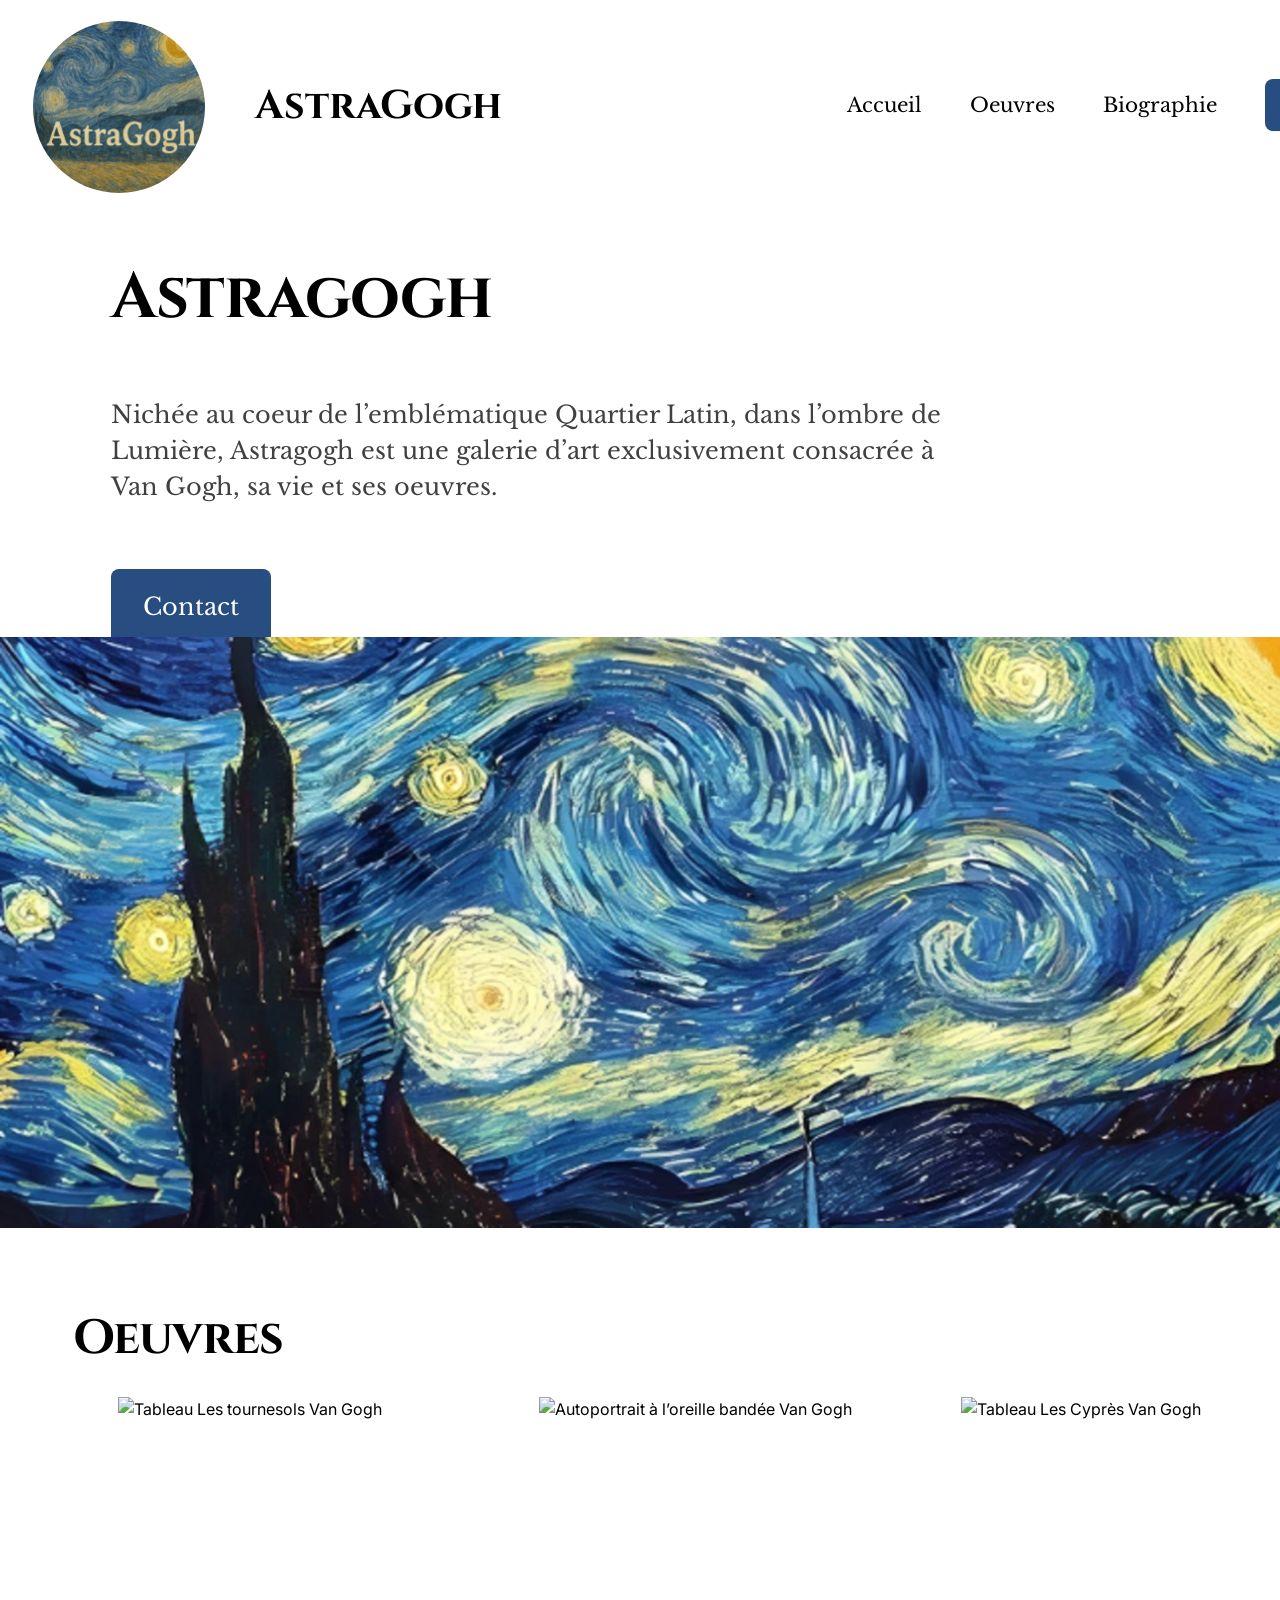
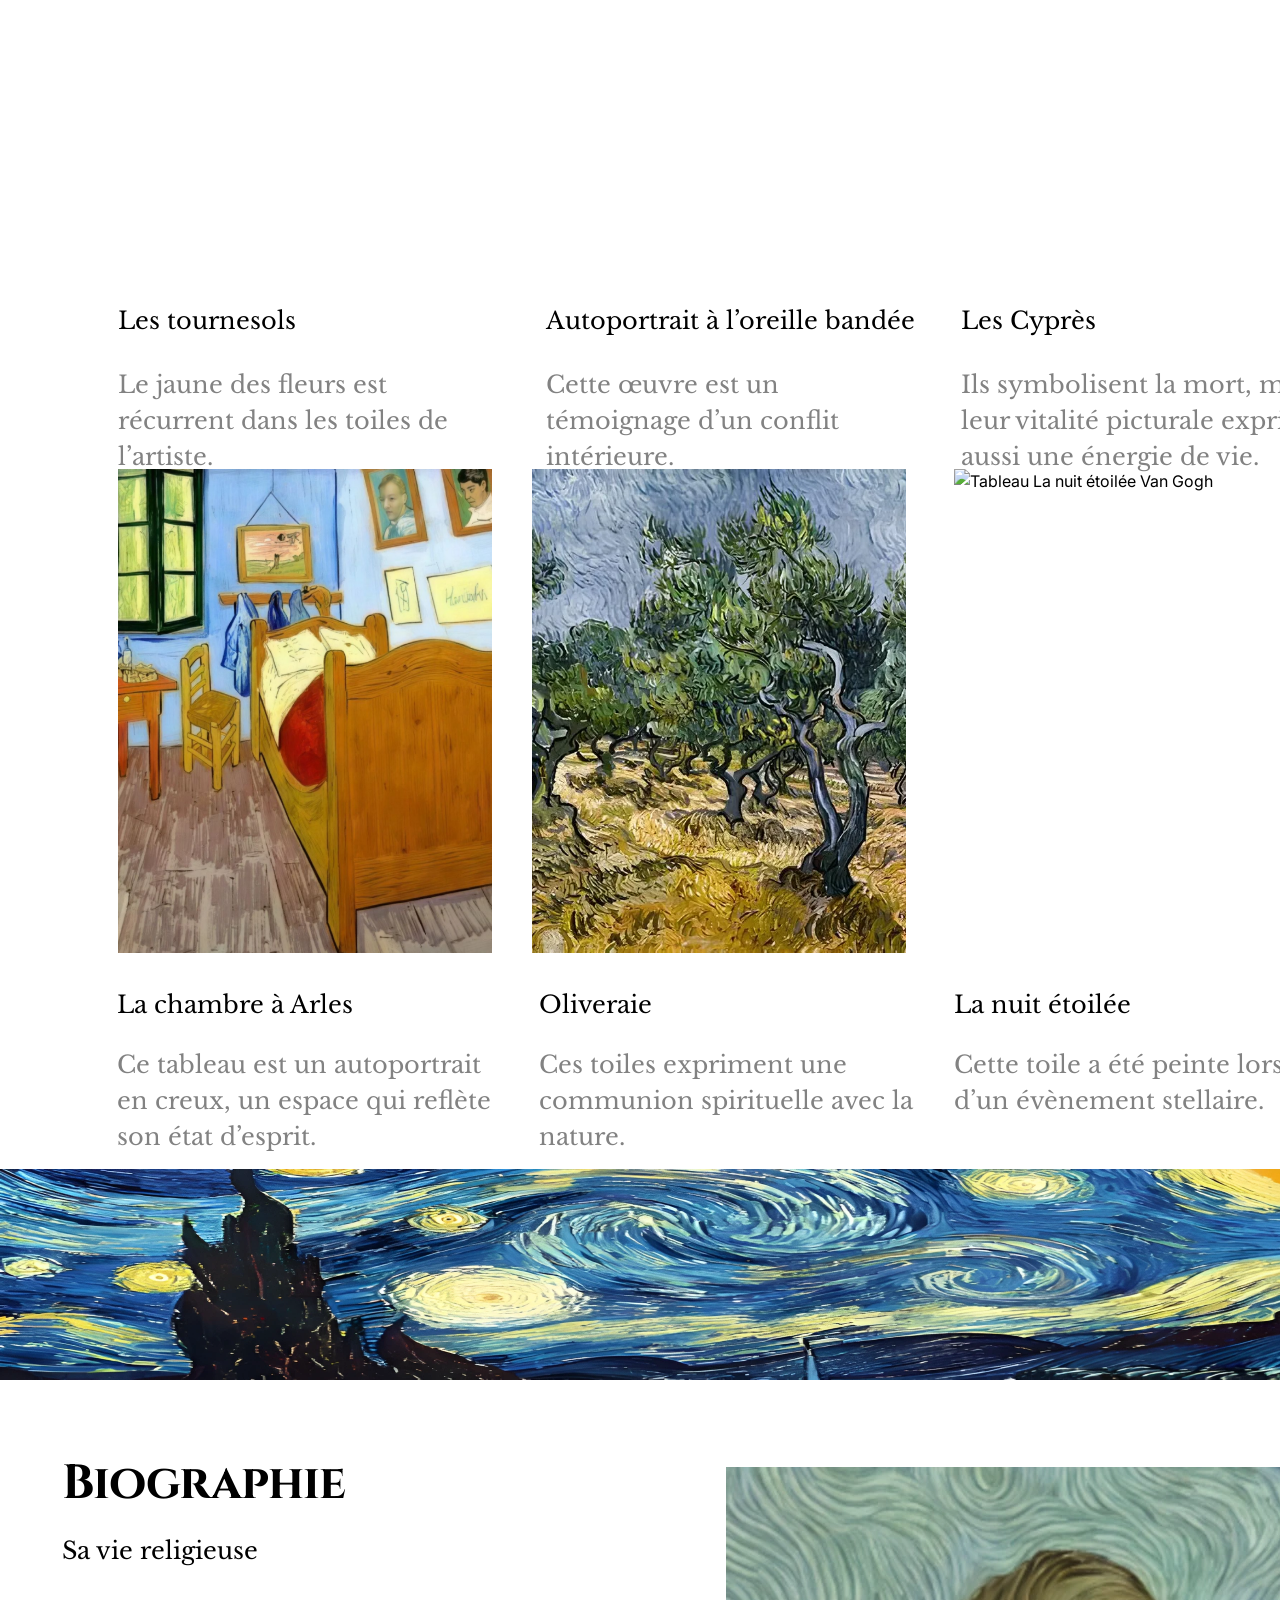
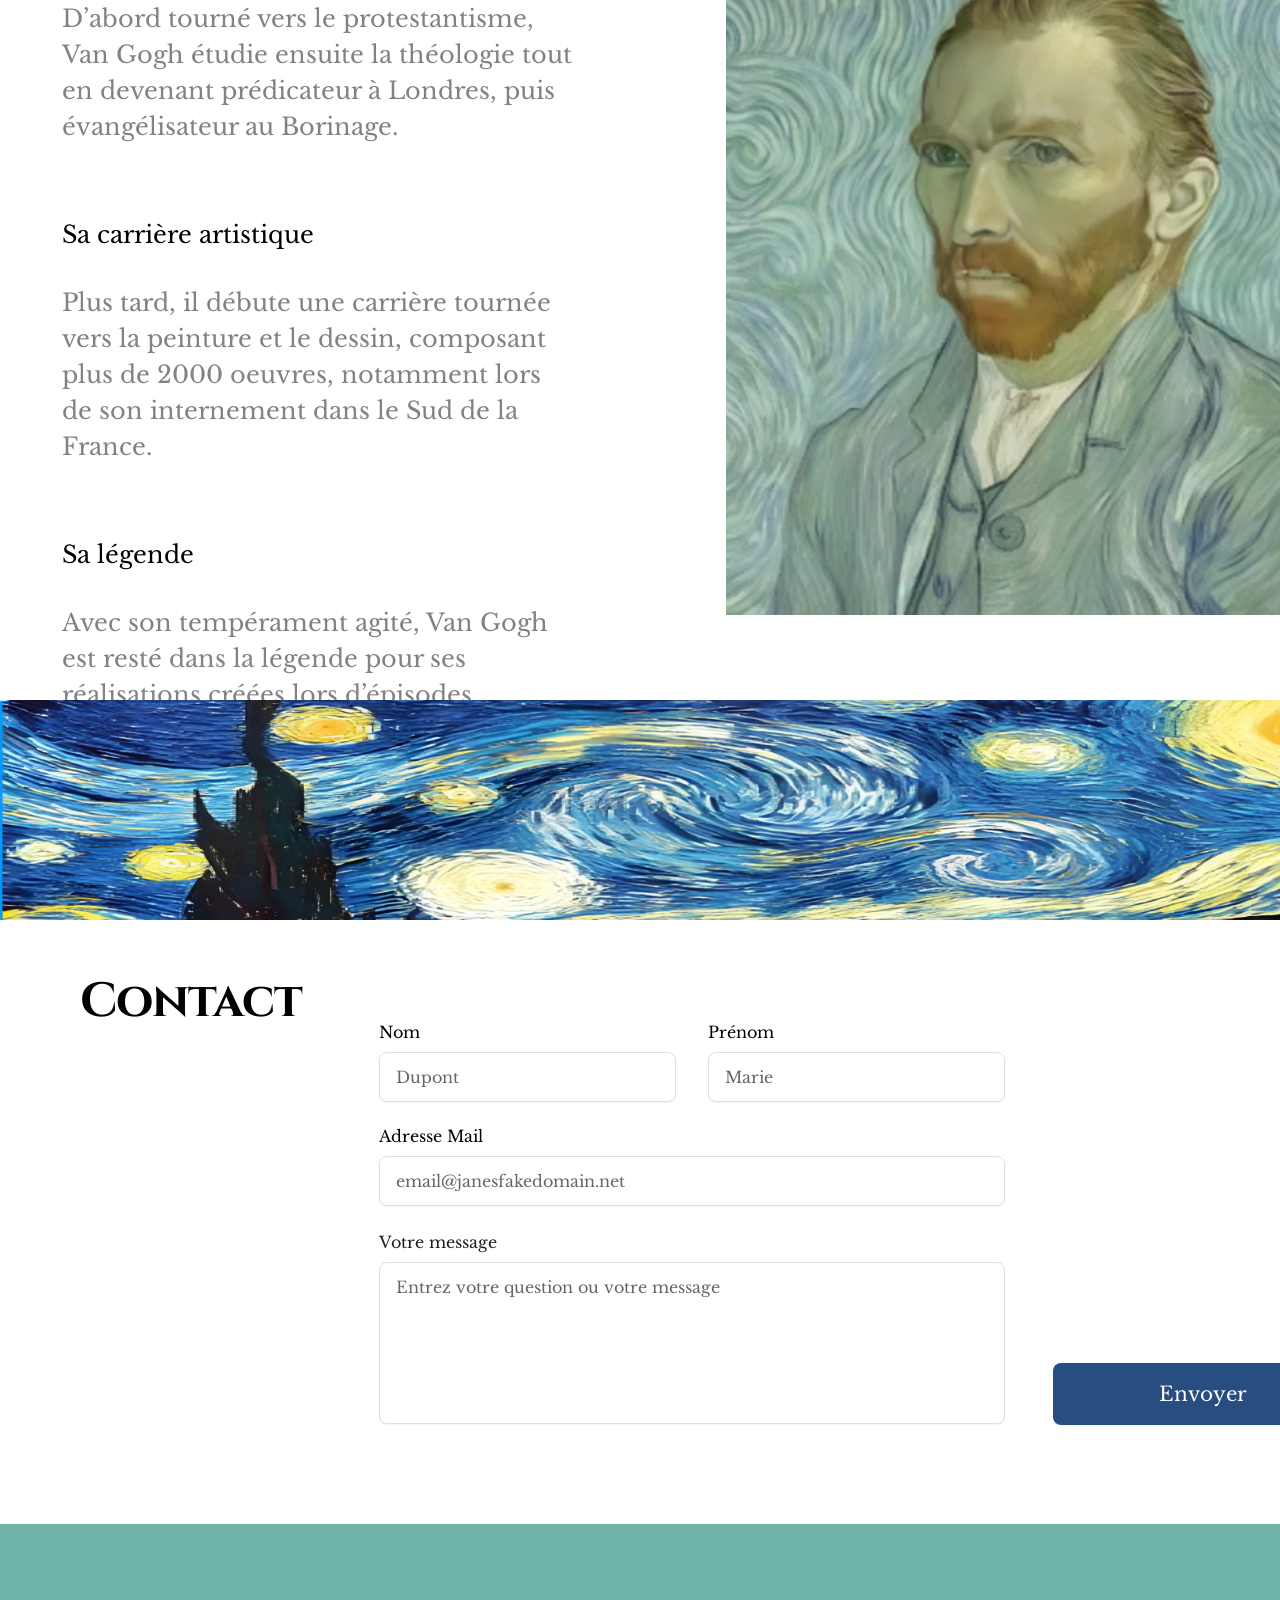
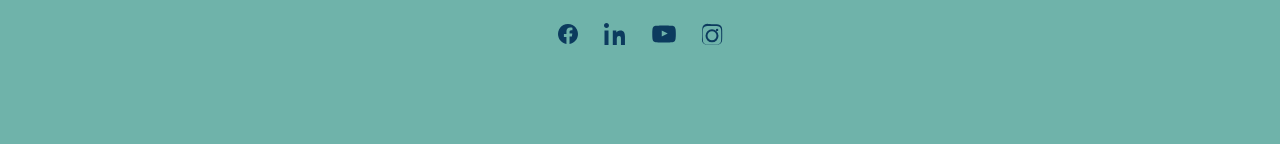
==== commit 5963130d: "Update index.html" ====
--- a/index.html
+++ b/index.html
@@ -28,7 +28,7 @@
       <div class="navigation">
         <div class="text-wrapper">AstraGogh</div>
         <div class="items">
-          <a href="#accueil" class="div">Accueils</a>
+          <a href="#accueil" class="div">Accueil</a>
           <a href="#oeuvres" class="div">Oeuvres</a>
           <a href="#biographie" class="div">Biographie</a>
           <a href="#contact" class="button">
@@ -298,3 +298,4 @@
 
 
 
+
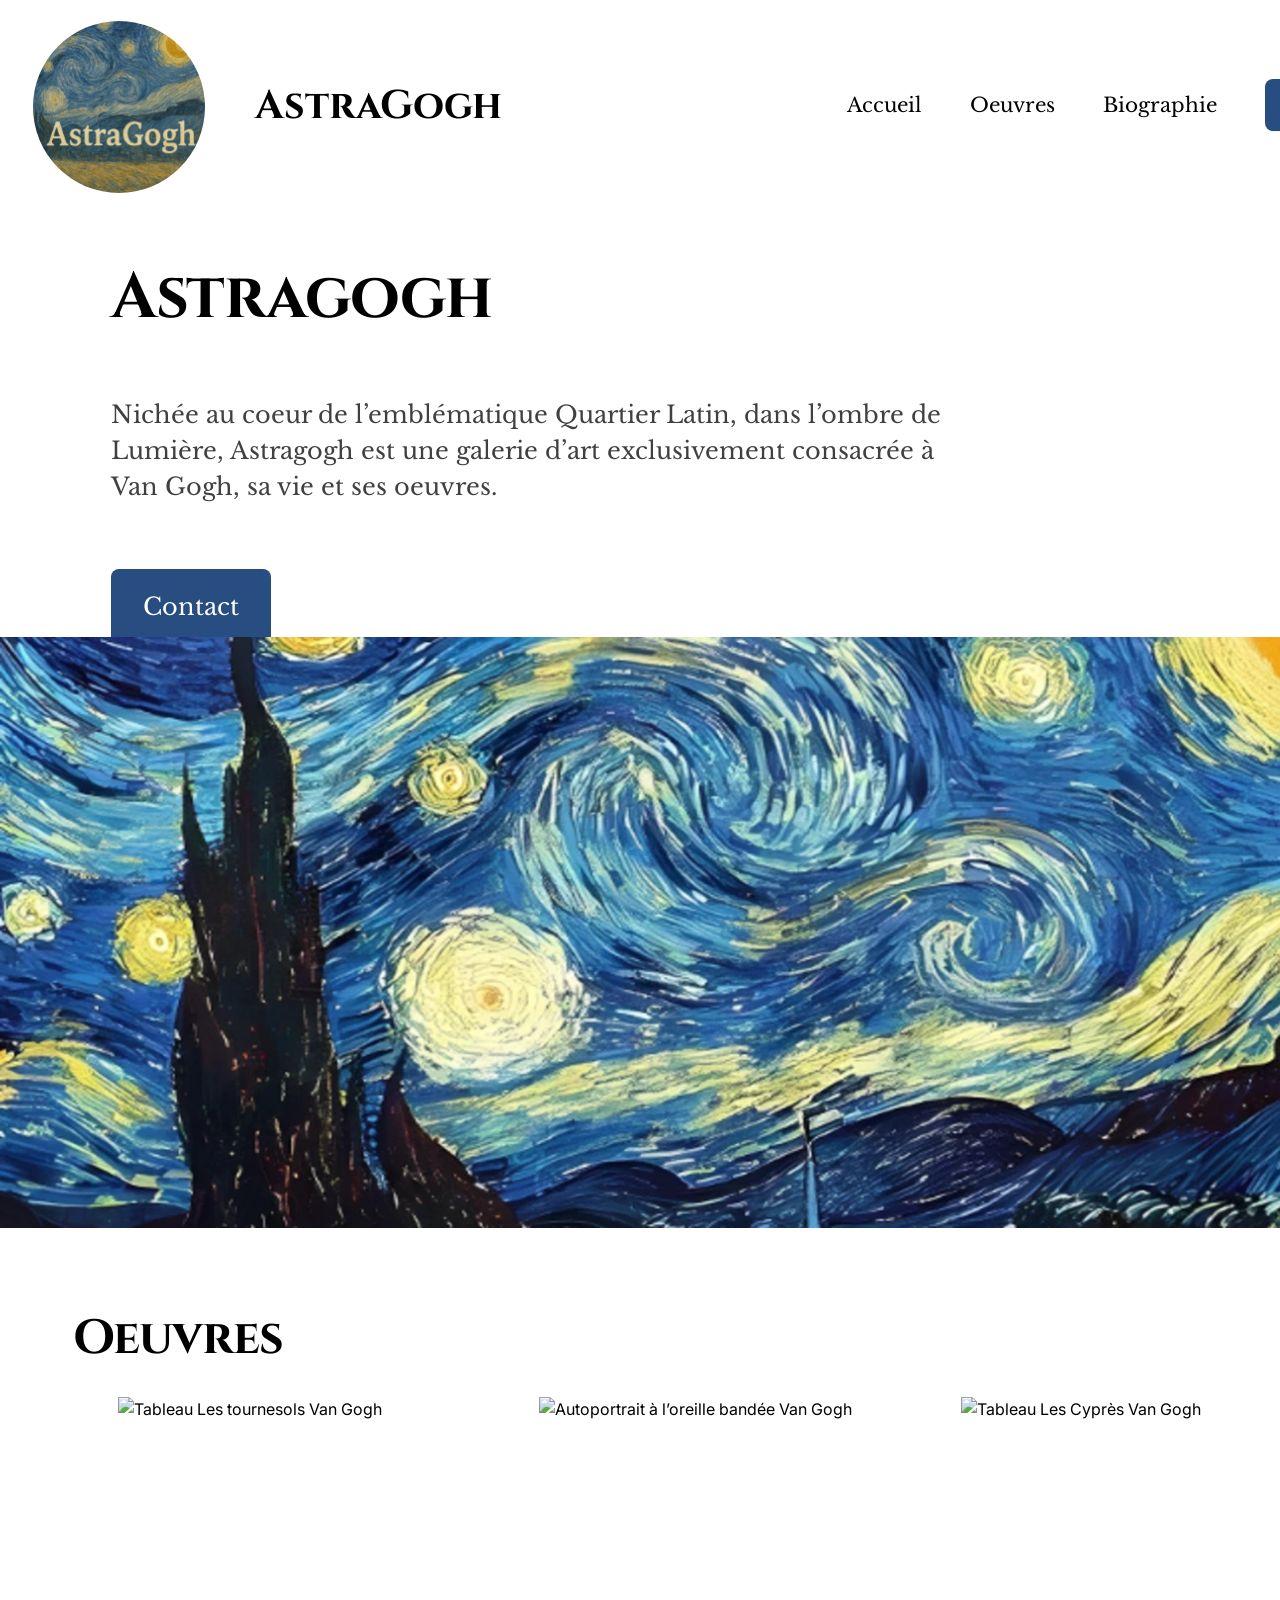
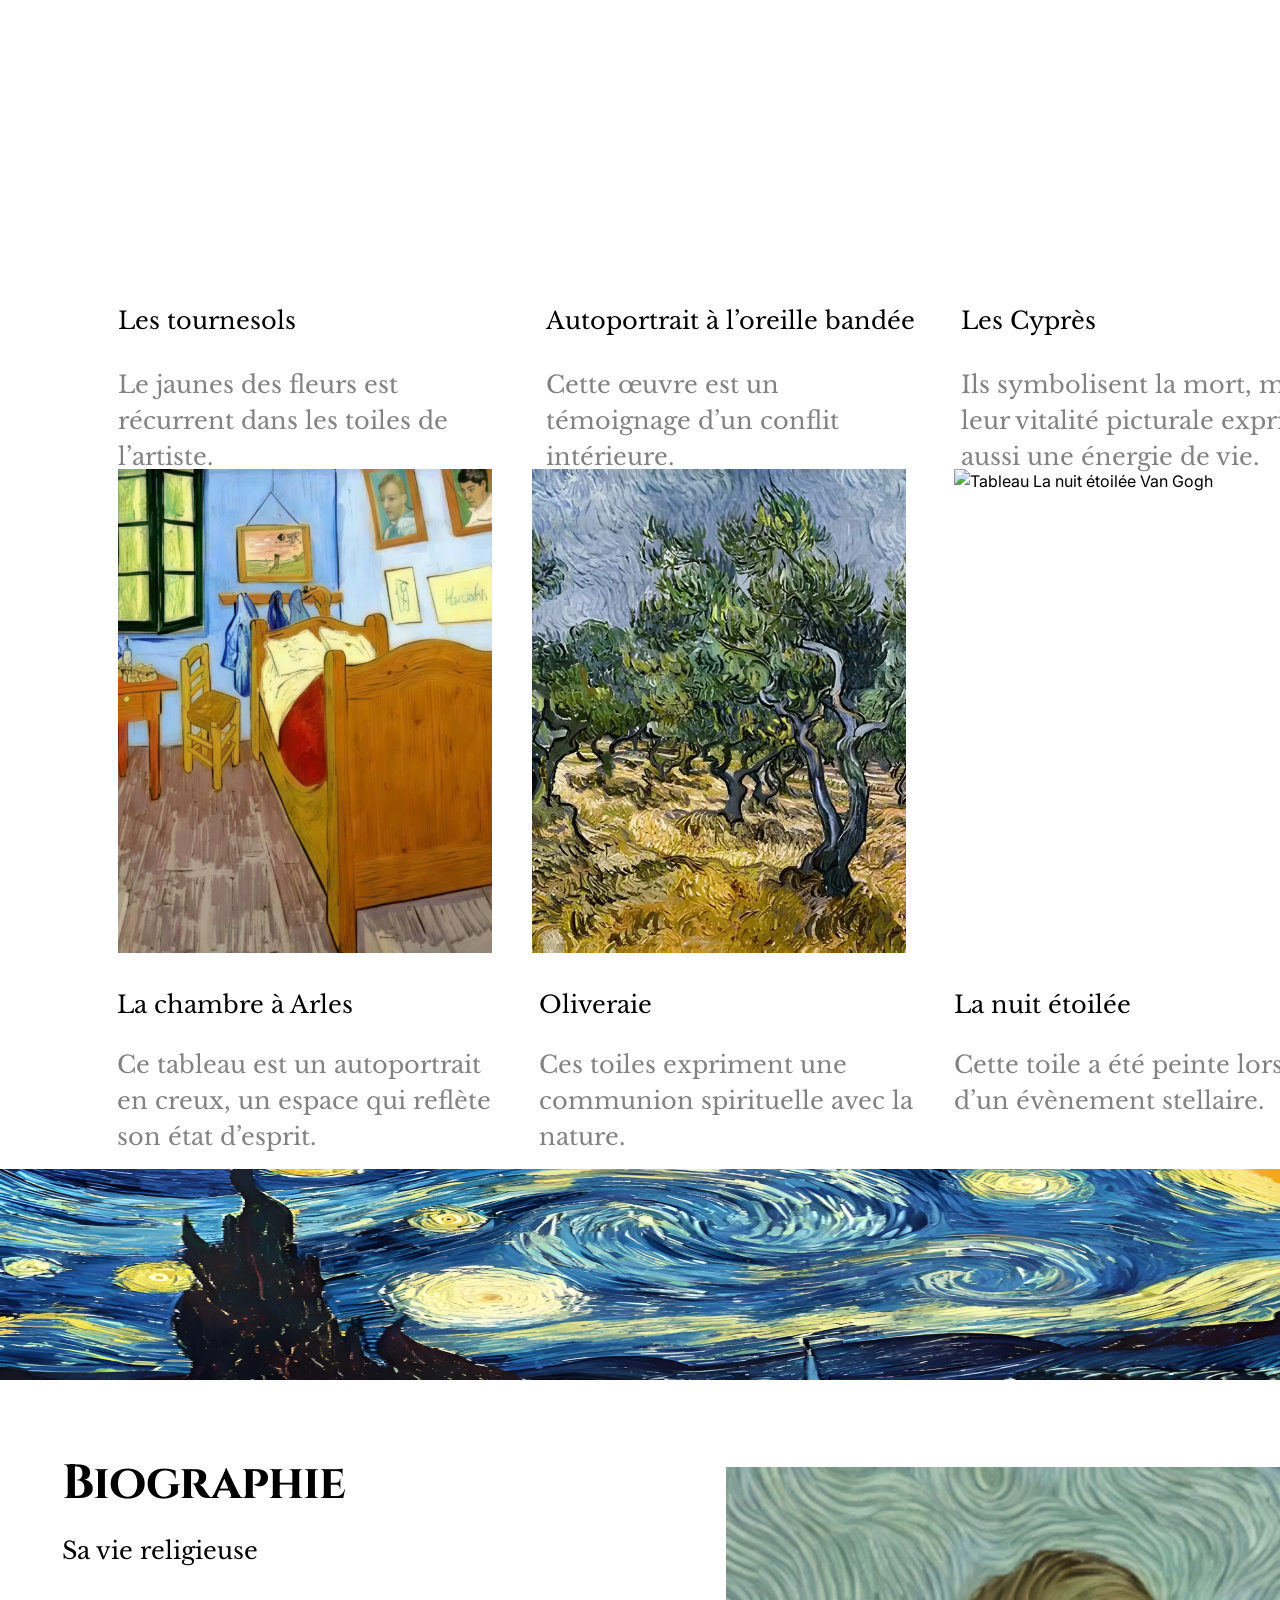
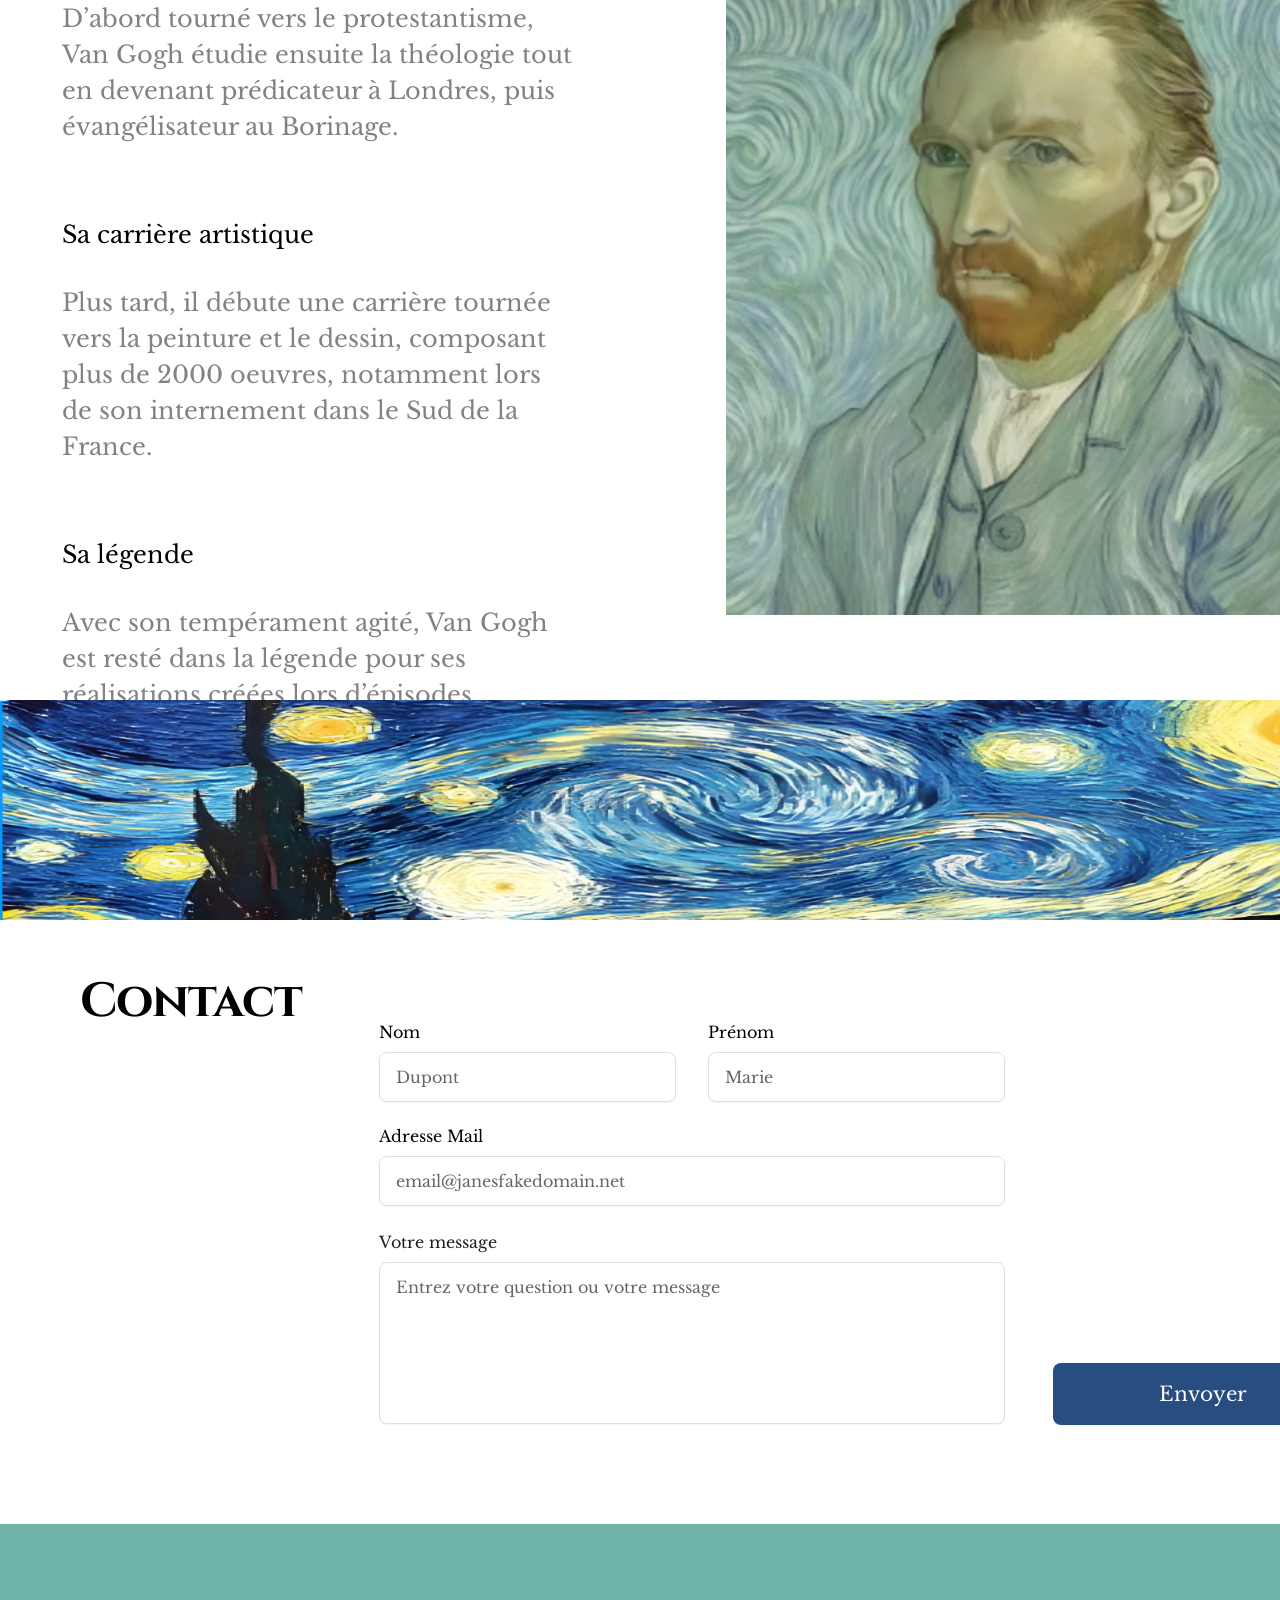
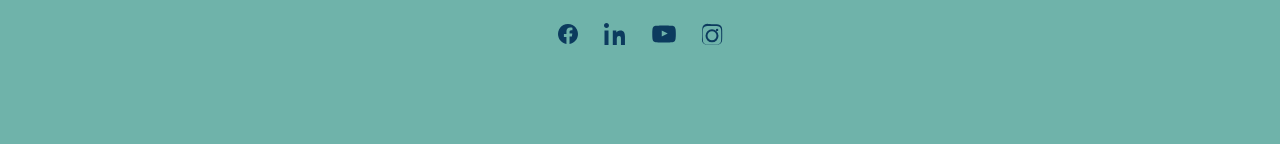
==== commit 1645433c: "Update index.html" ====
--- a/index.html
+++ b/index.html
@@ -63,7 +63,7 @@
       </div>
       <div class="copy">
         <div class="text-wrapper-4">Les tournesols</div>
-        <p class="p">Le jaune des fleurs est récurrent dans les toiles de l’artiste.</p>
+        <p class="p">Le jaunes des fleurs est récurrent dans les toiles de l’artiste.</p>
       </div>
 
       <!-- Œuvre 2 : « Autoportrait à l’oreille bandée » -->
@@ -299,3 +299,4 @@
 
 
 
+
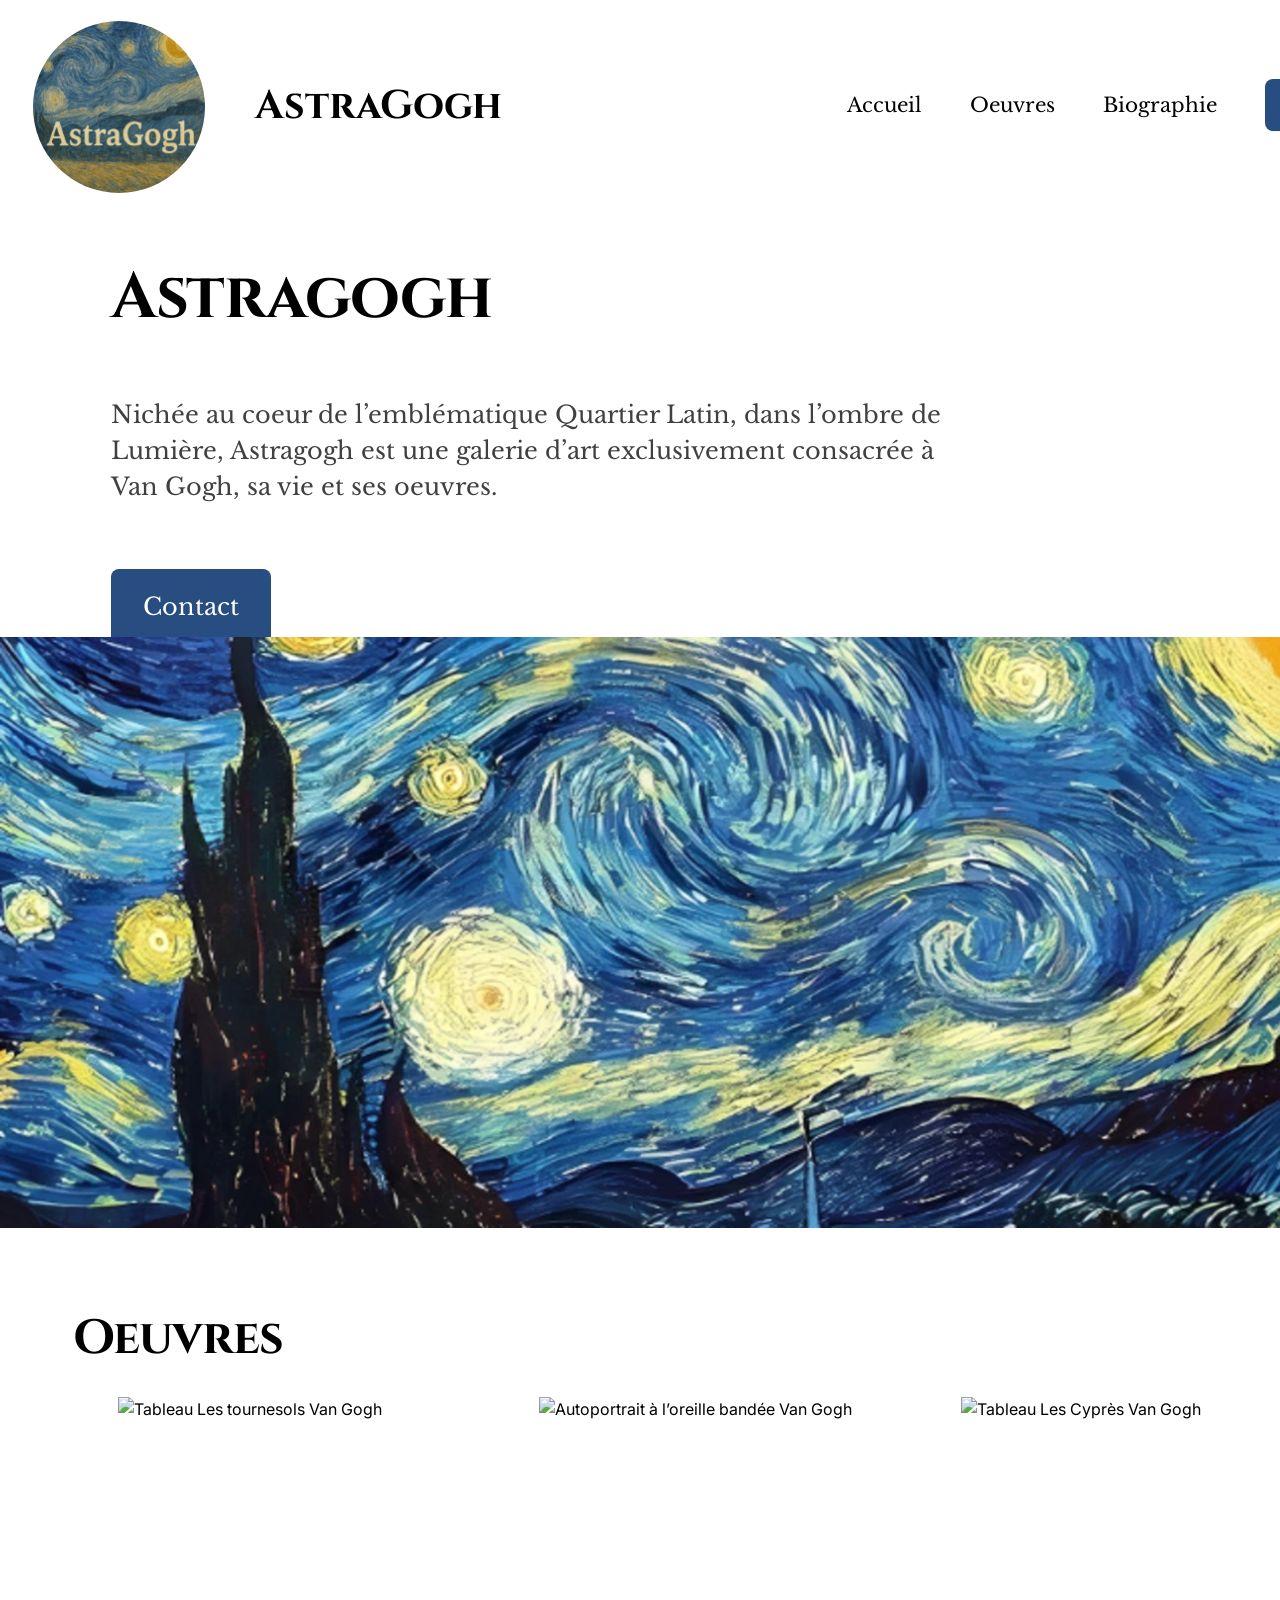
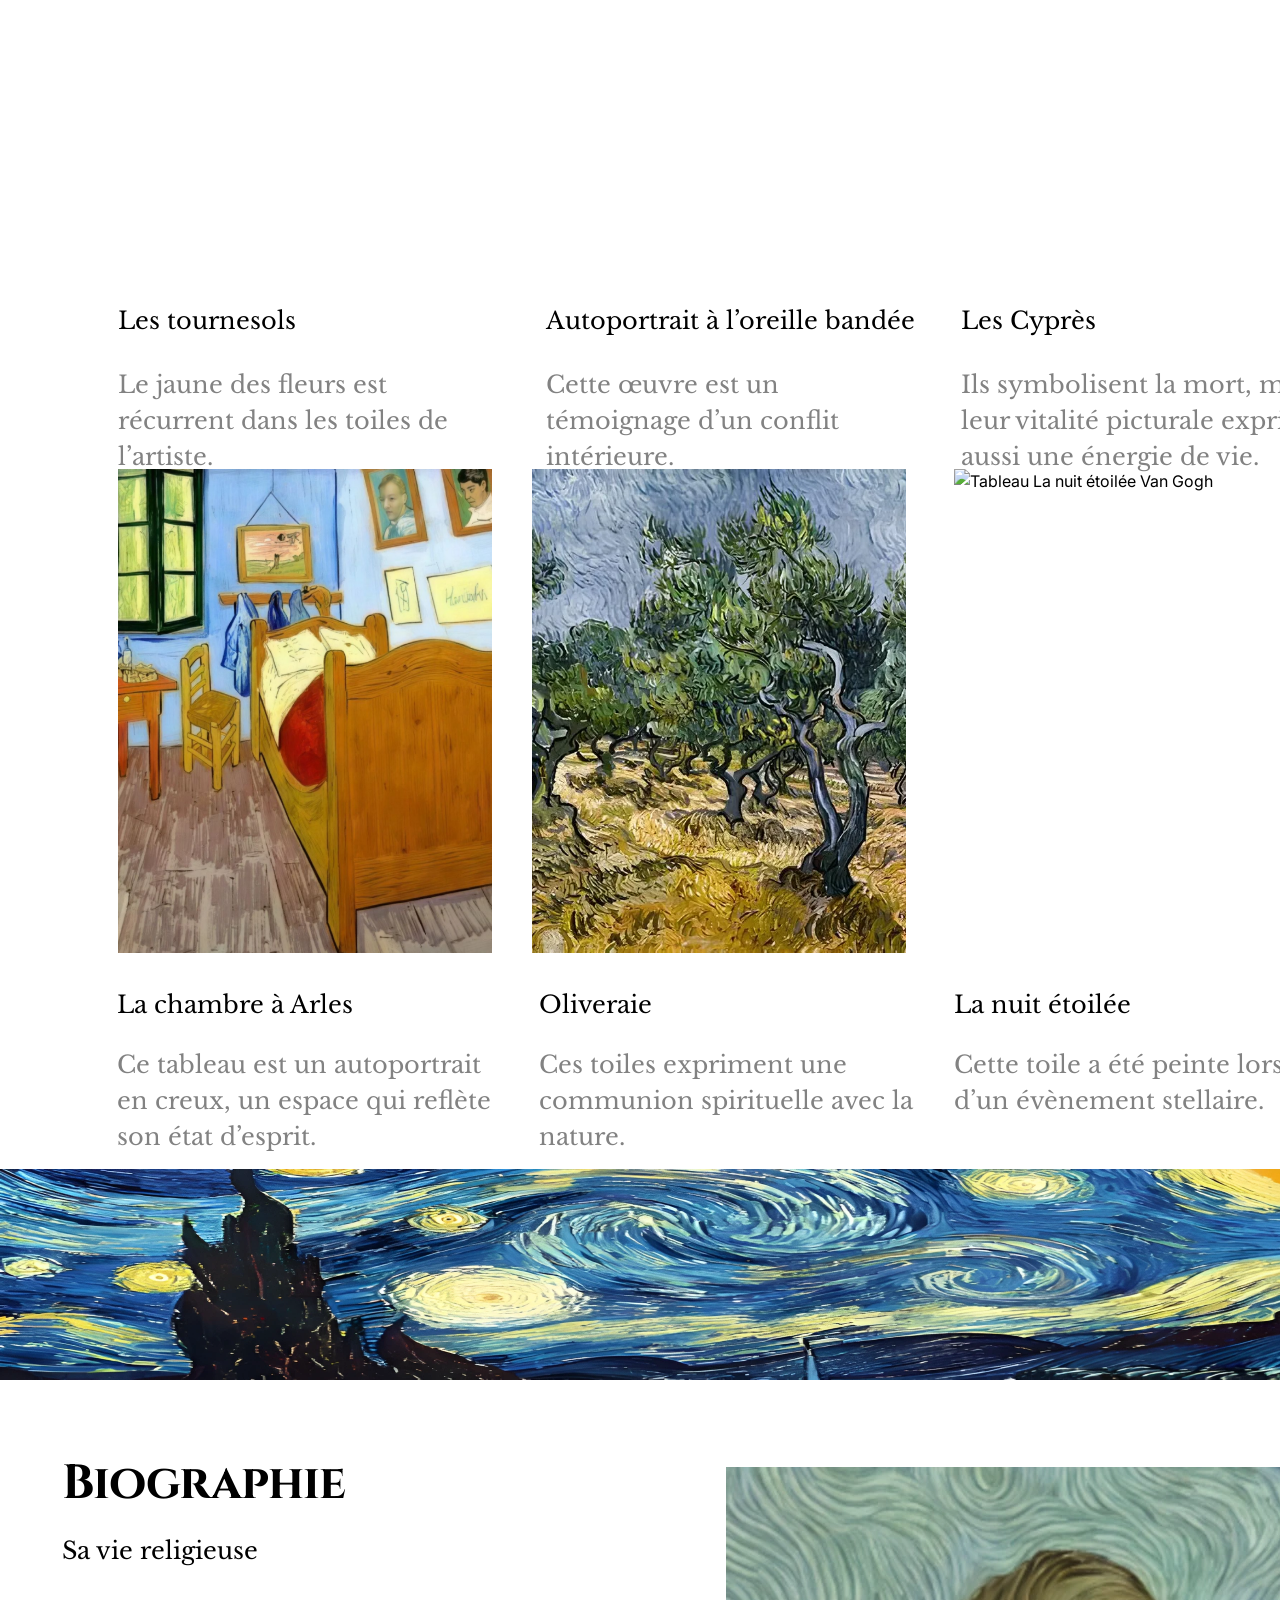
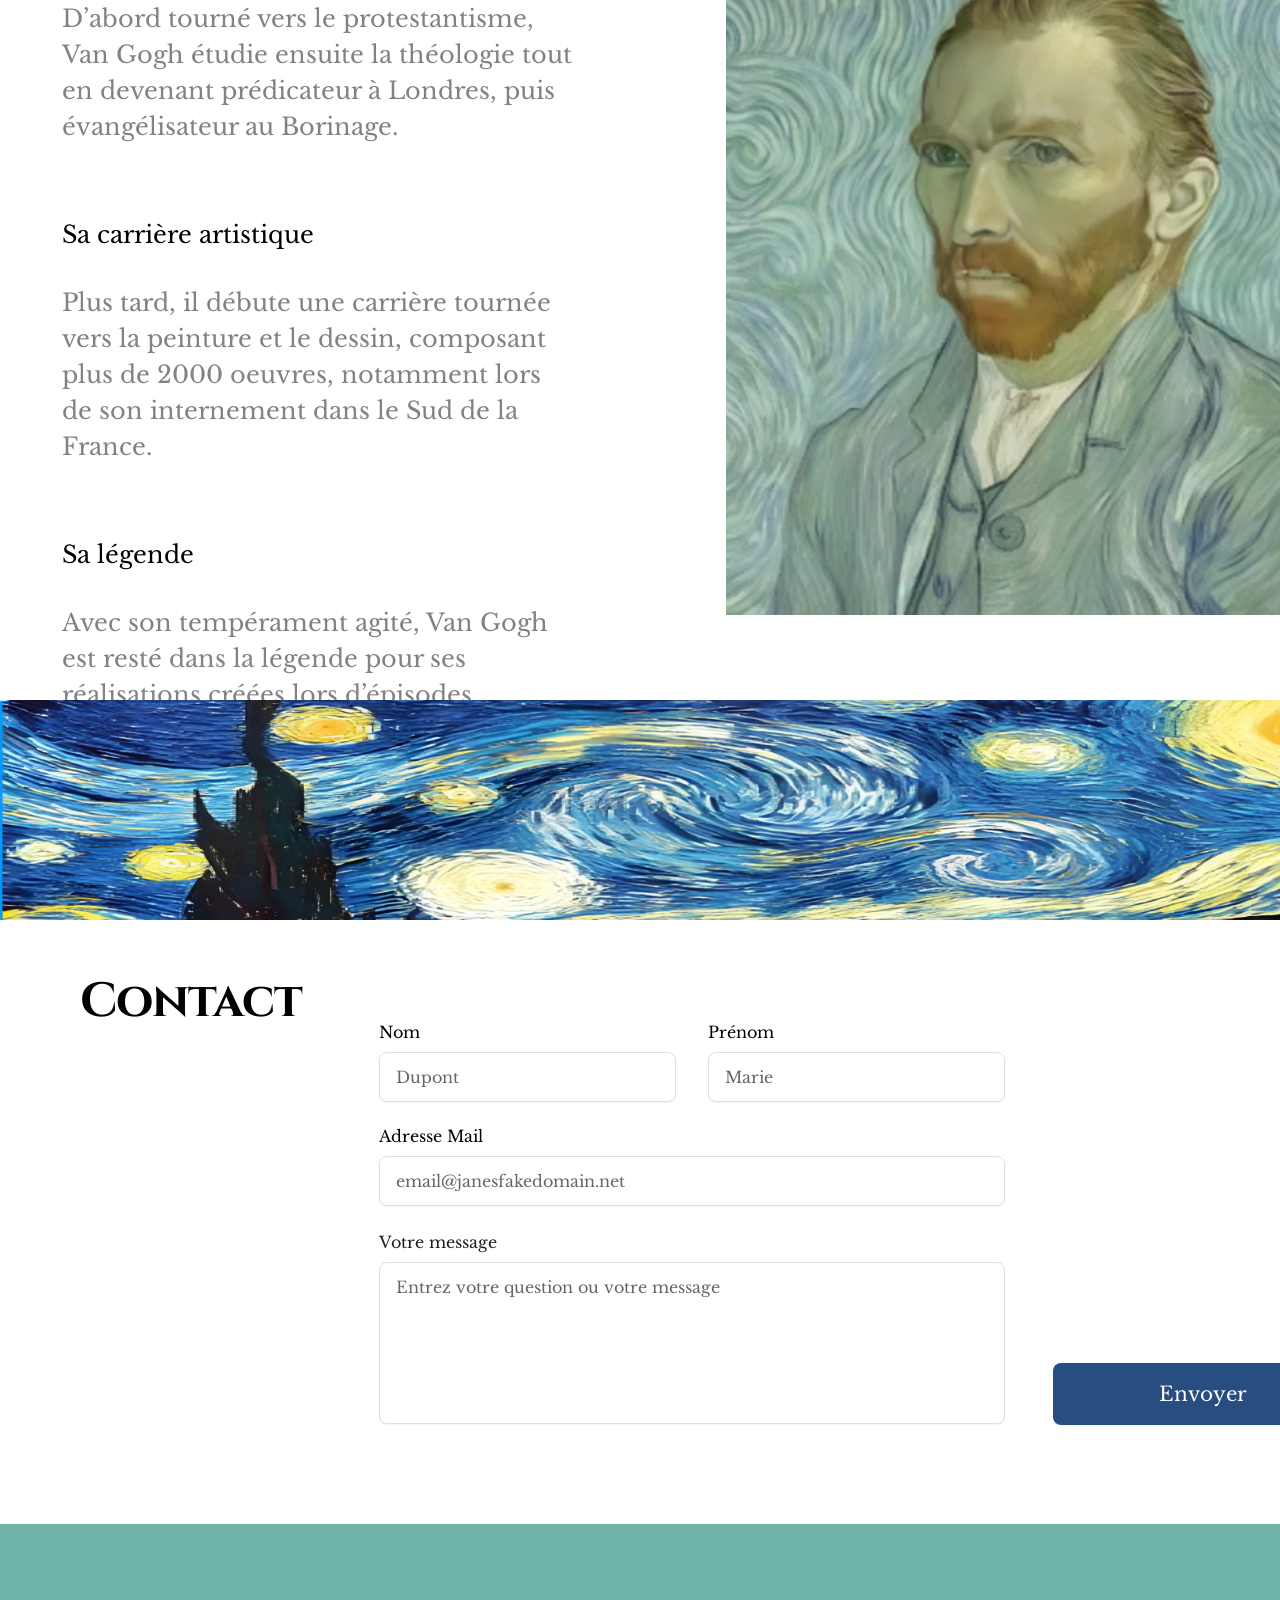
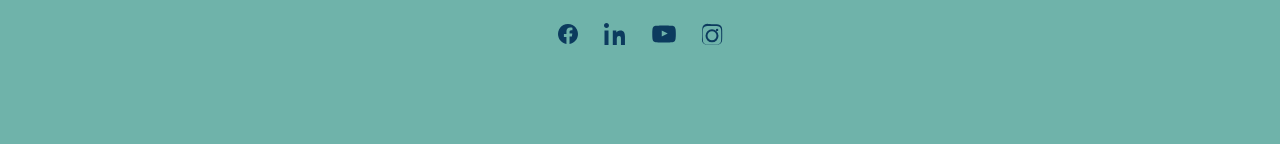
==== commit 2d08364e: "Update index.html" ====
--- a/index.html
+++ b/index.html
@@ -63,7 +63,7 @@
       </div>
       <div class="copy">
         <div class="text-wrapper-4">Les tournesols</div>
-        <p class="p">Le jaunes des fleurs est récurrent dans les toiles de l’artiste.</p>
+        <p class="p">Le jaune des fleurs est récurrent dans les toiles de l’artiste.</p>
       </div>
 
       <!-- Œuvre 2 : « Autoportrait à l’oreille bandée » -->
@@ -300,3 +300,4 @@
 
 
 
+
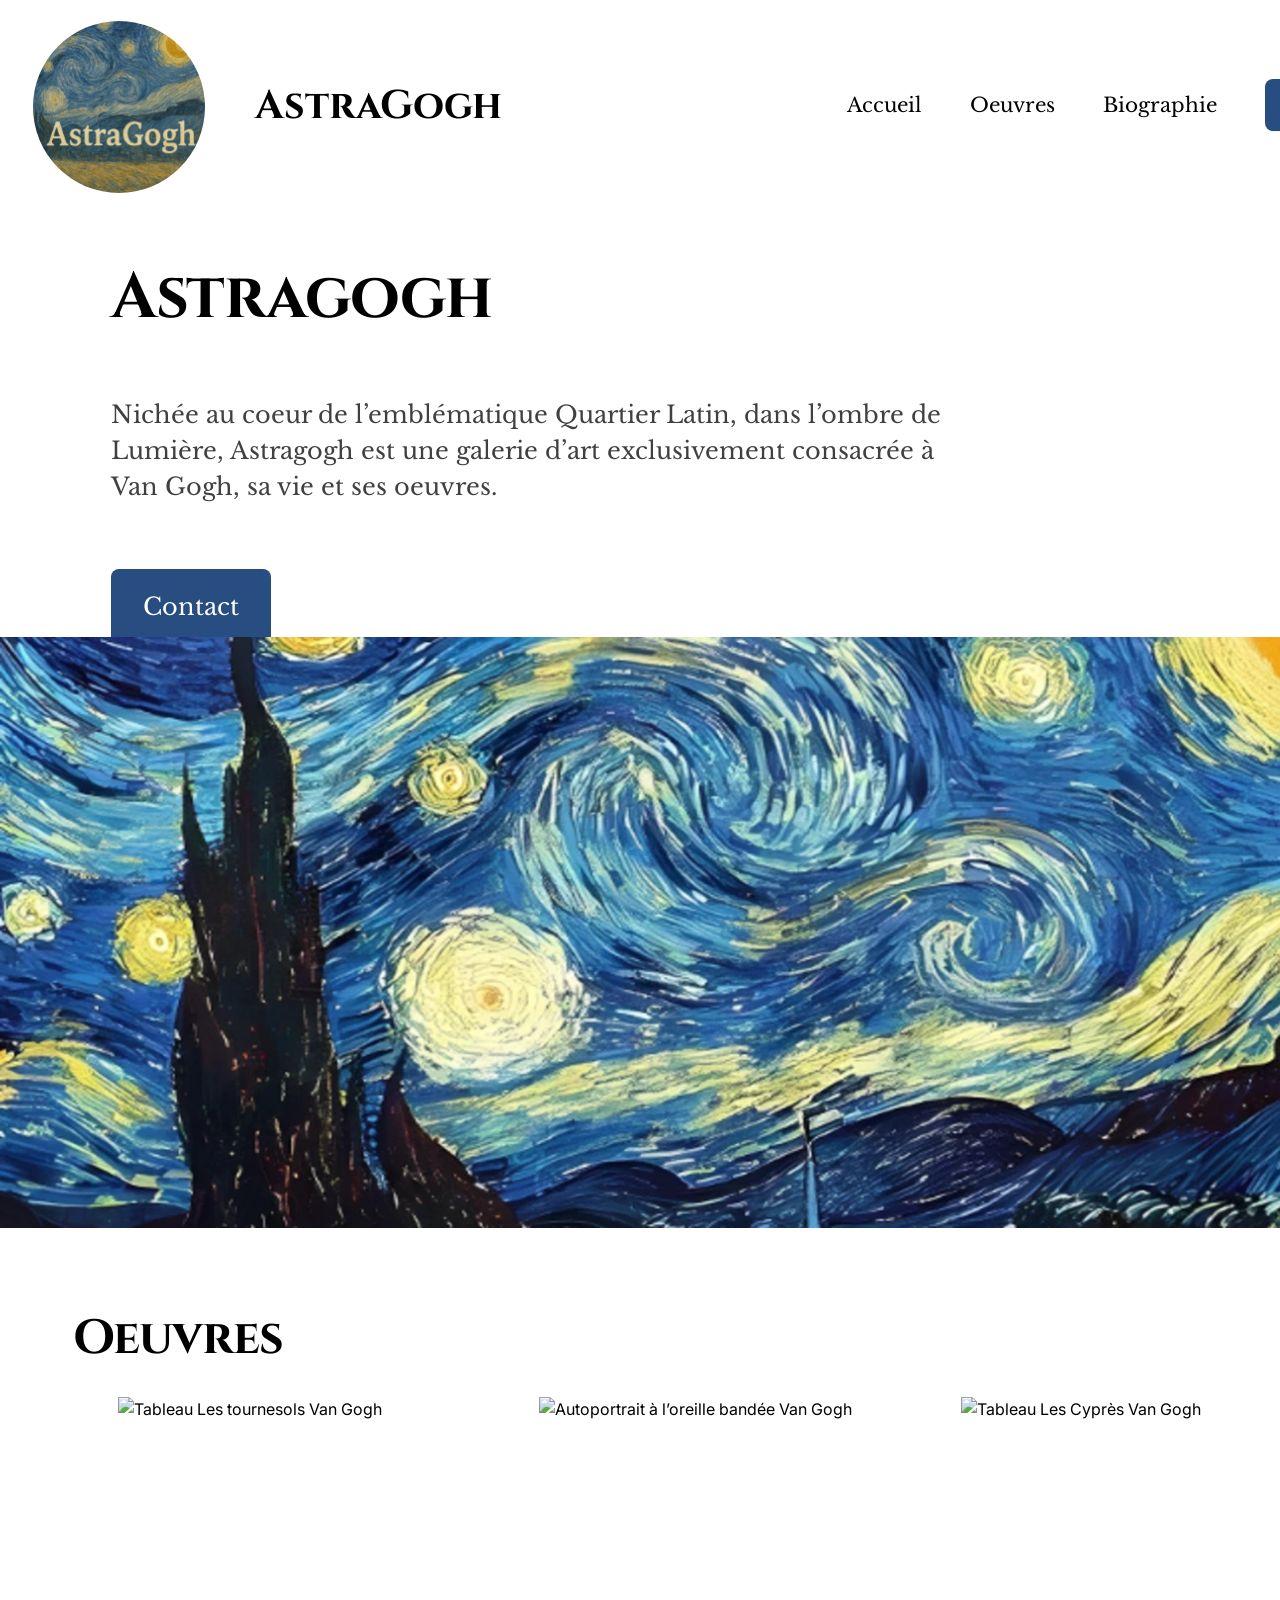
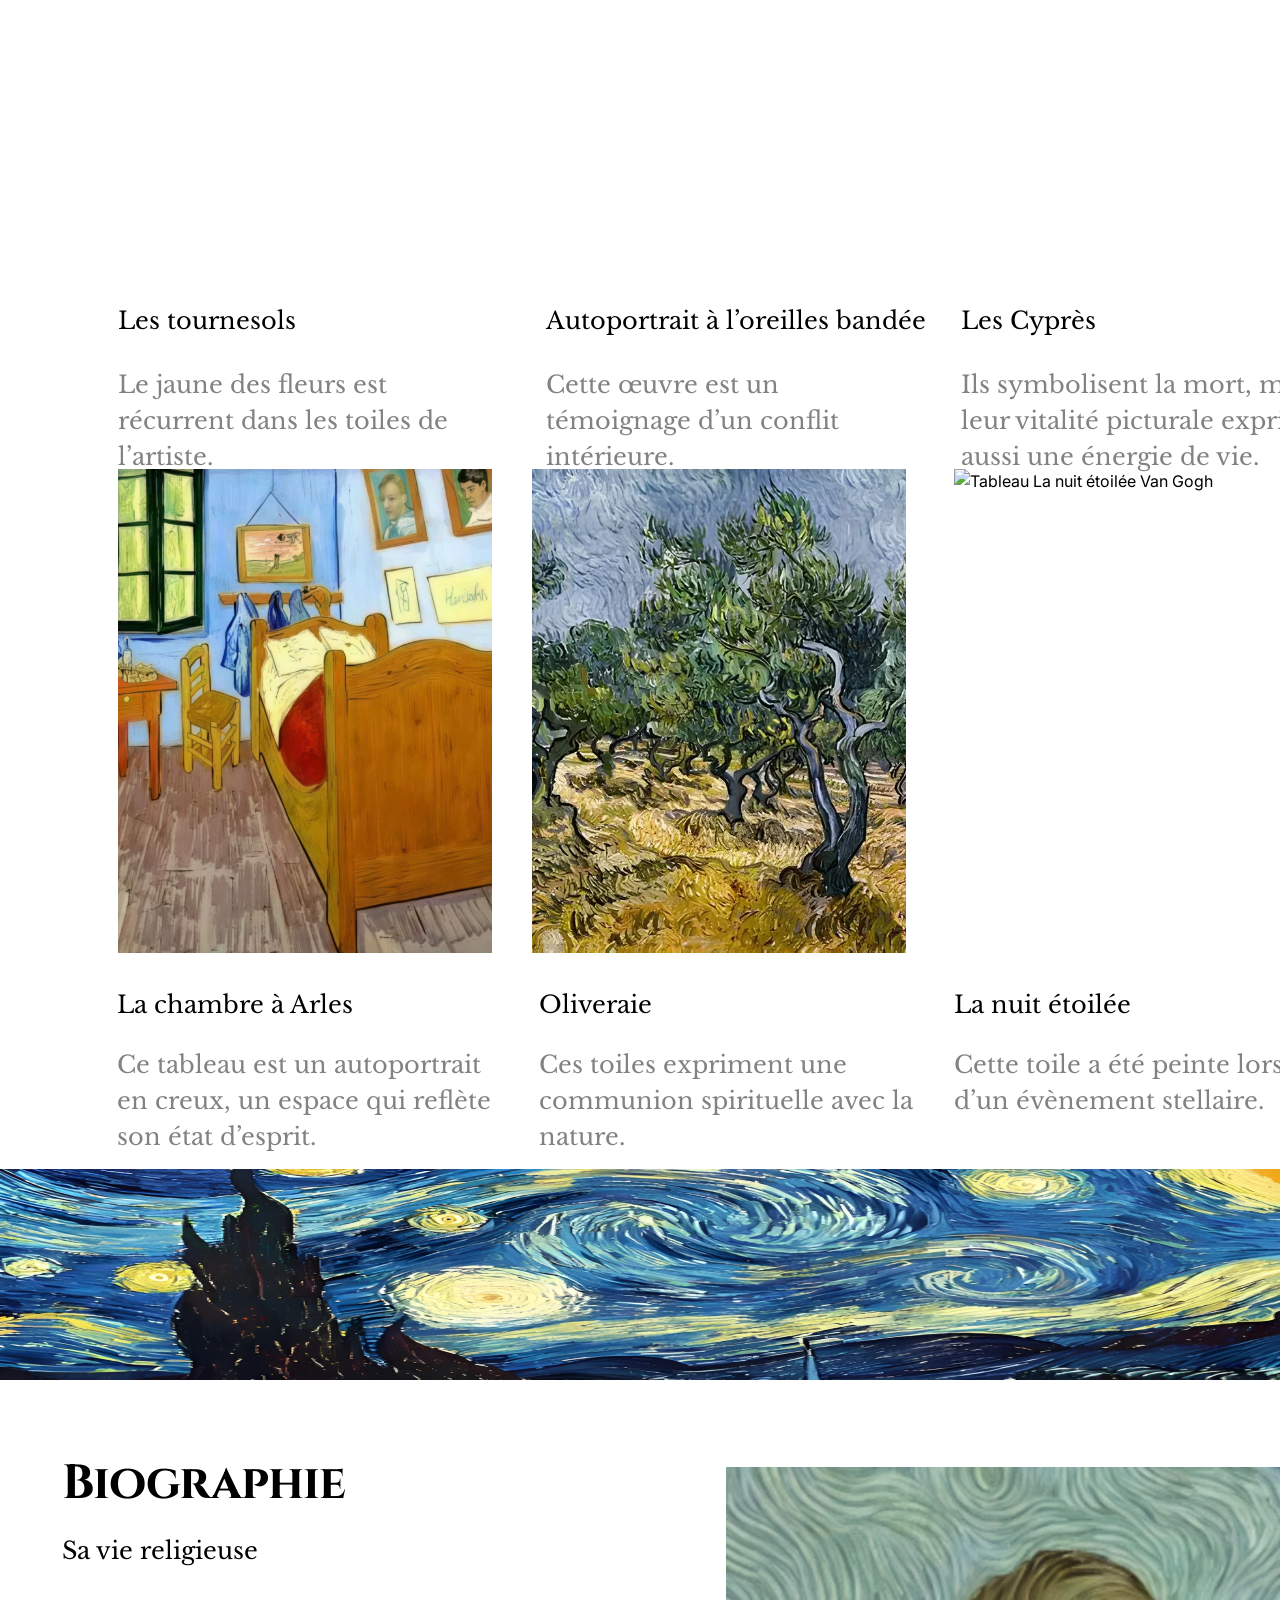
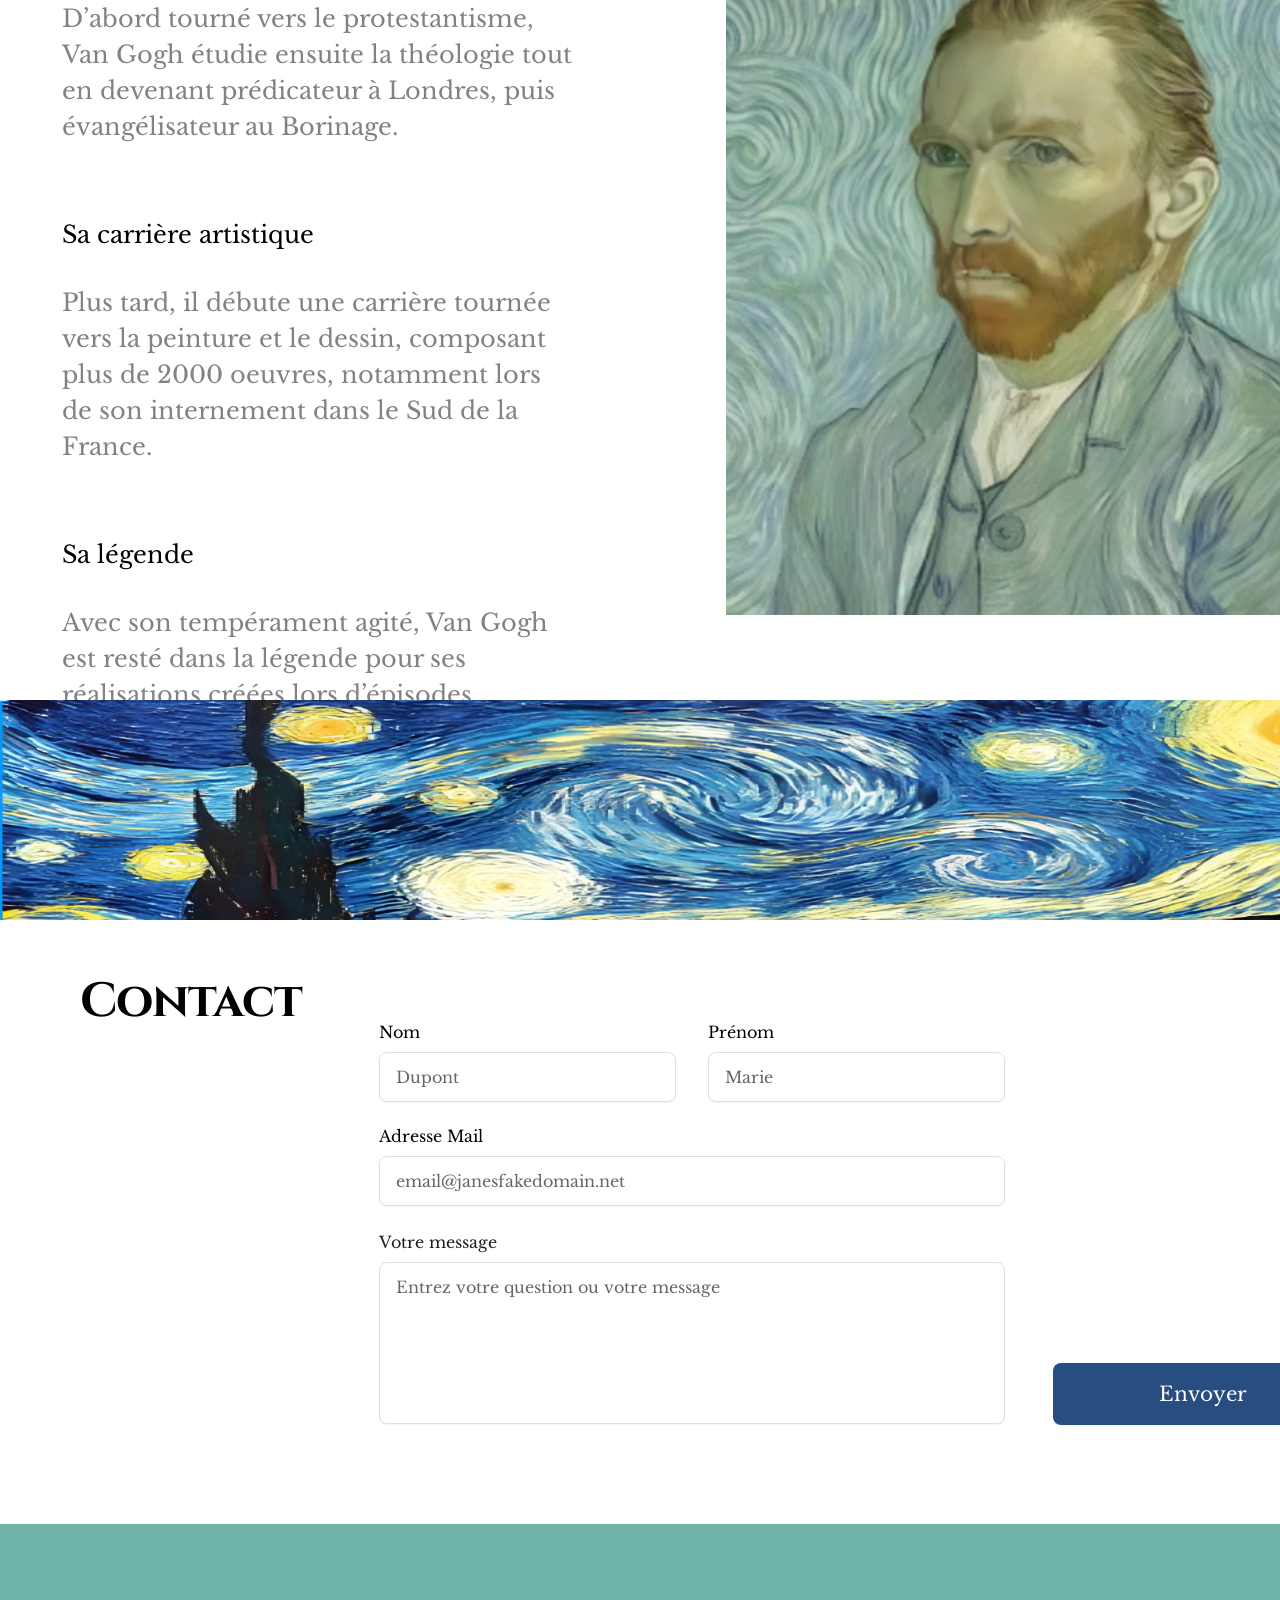
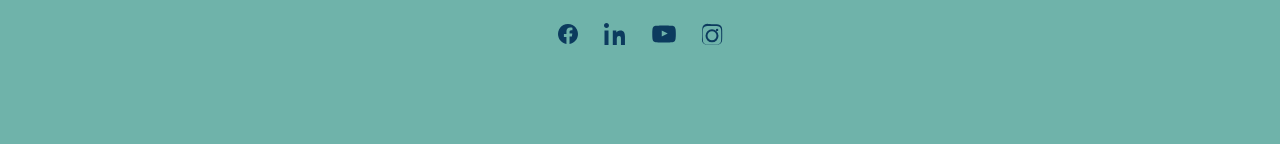
==== commit 040b2e3e: "Update index.html" ====
--- a/index.html
+++ b/index.html
@@ -71,7 +71,7 @@
         <img class="image-4" src="https://c.animaapp.com/mgz5cglmPQrSKB/img/image-7.png" alt="Autoportrait à l’oreille bandée Van Gogh" loading="lazy">
       </div>
       <div class="copy-3">
-        <div class="text-wrapper-4">Autoportrait à l’oreille bandée</div>
+        <div class="text-wrapper-4">Autoportrait à l’oreilles bandée</div>
         <p class="p">Cette œuvre est un témoignage d’un conflit intérieure.</p>
       </div>
 
@@ -301,3 +301,4 @@
 
 
 
+
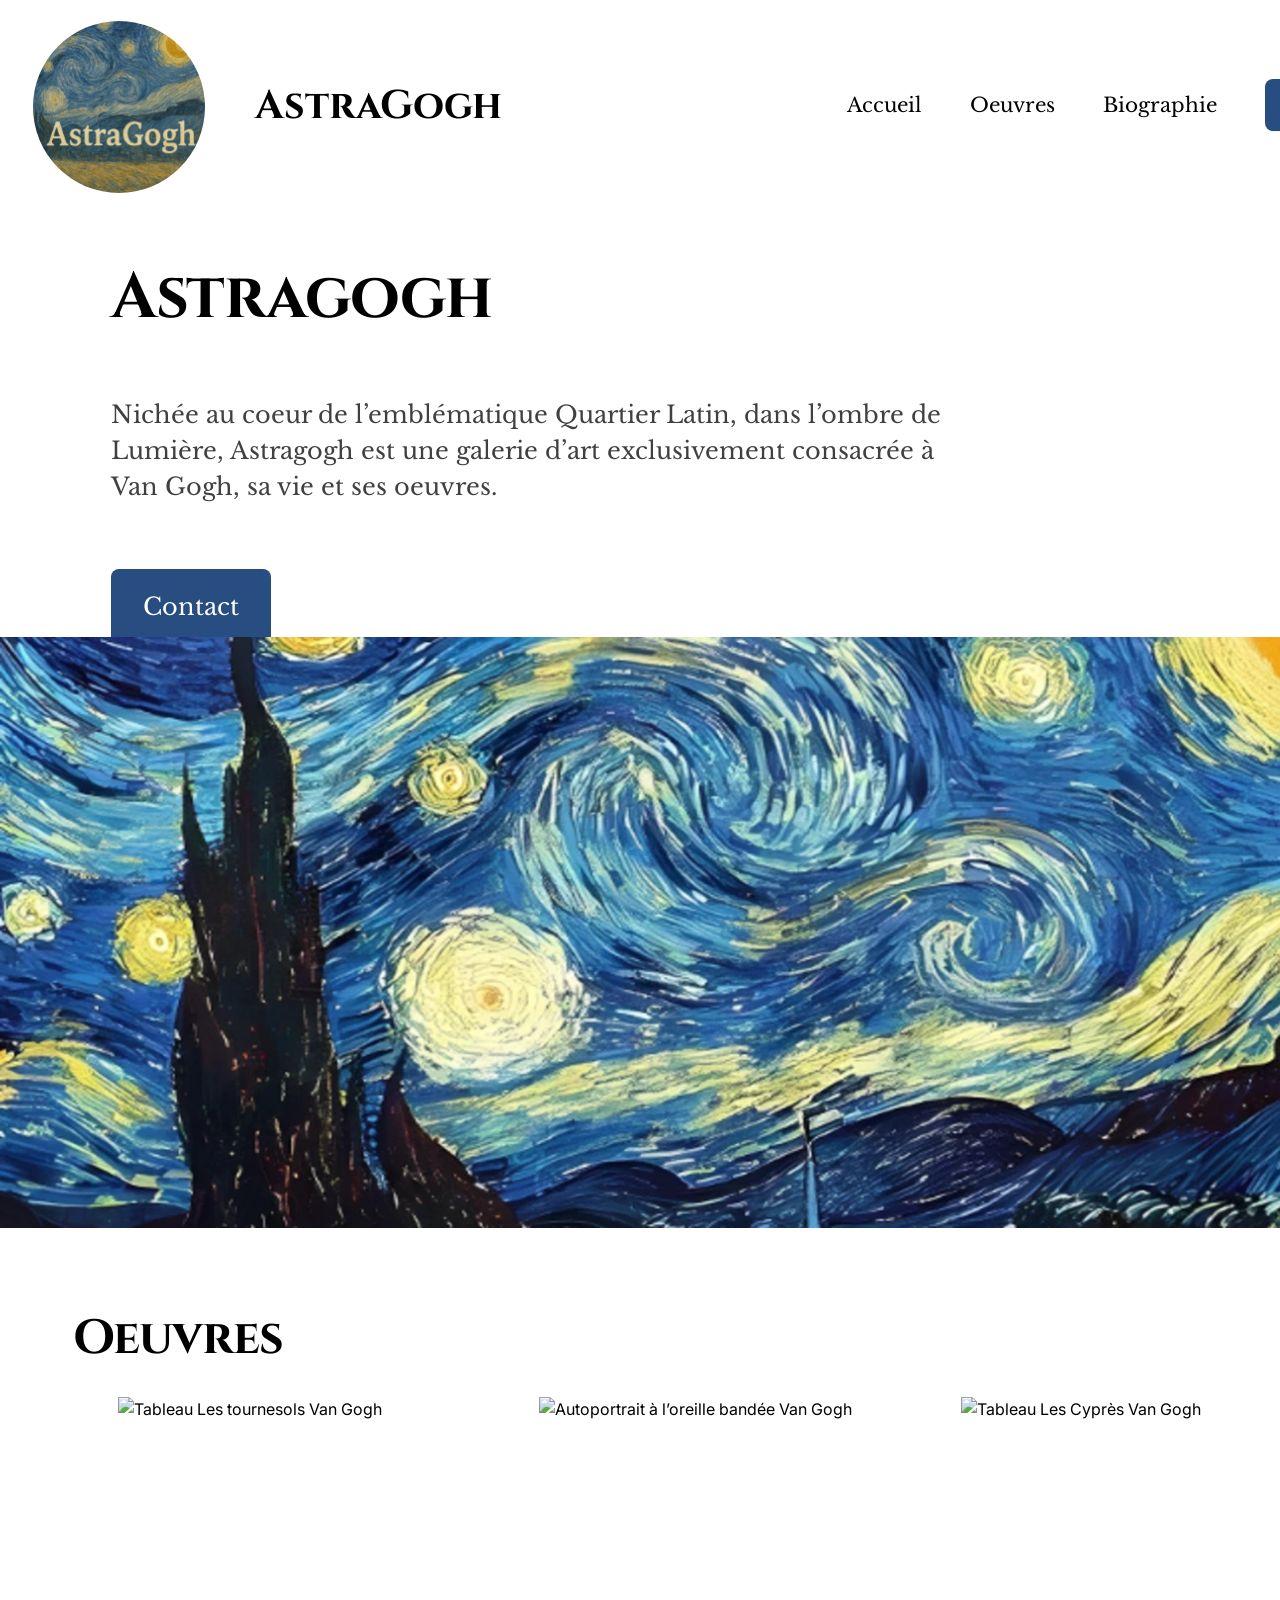
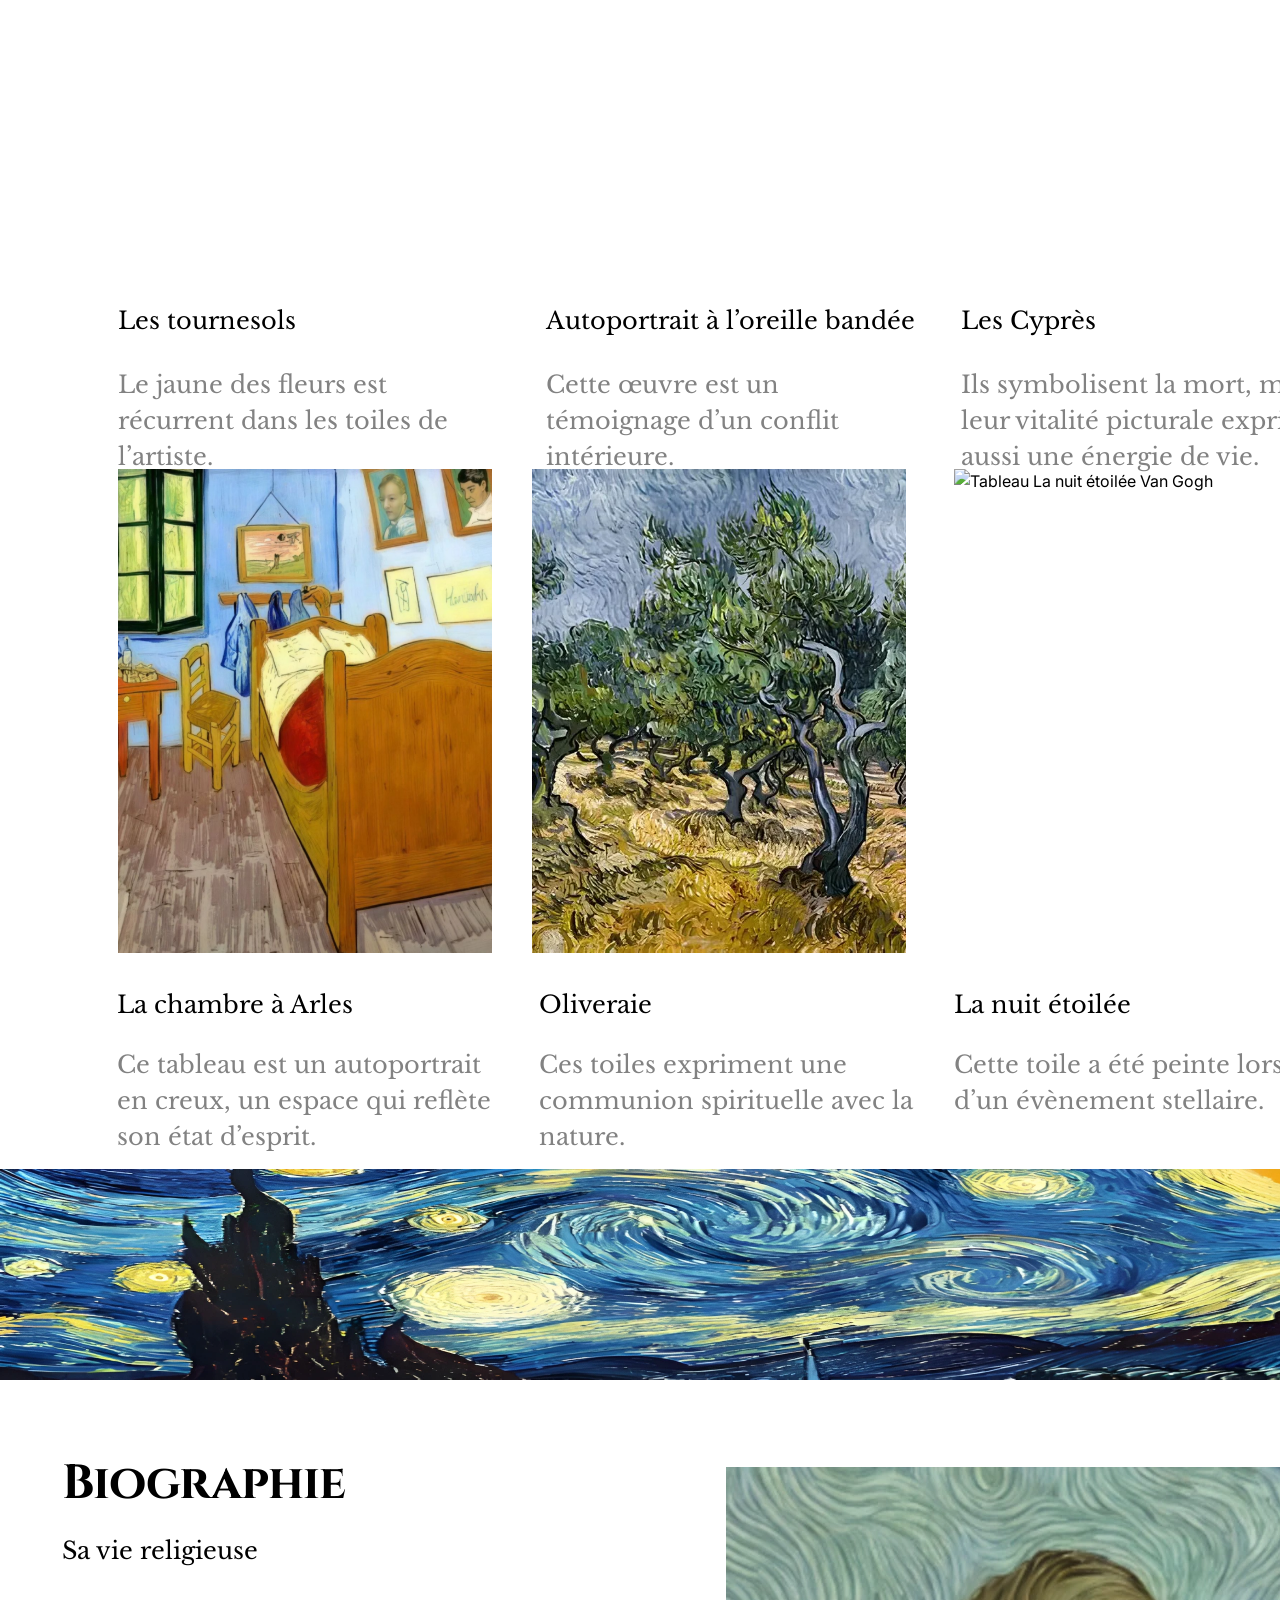
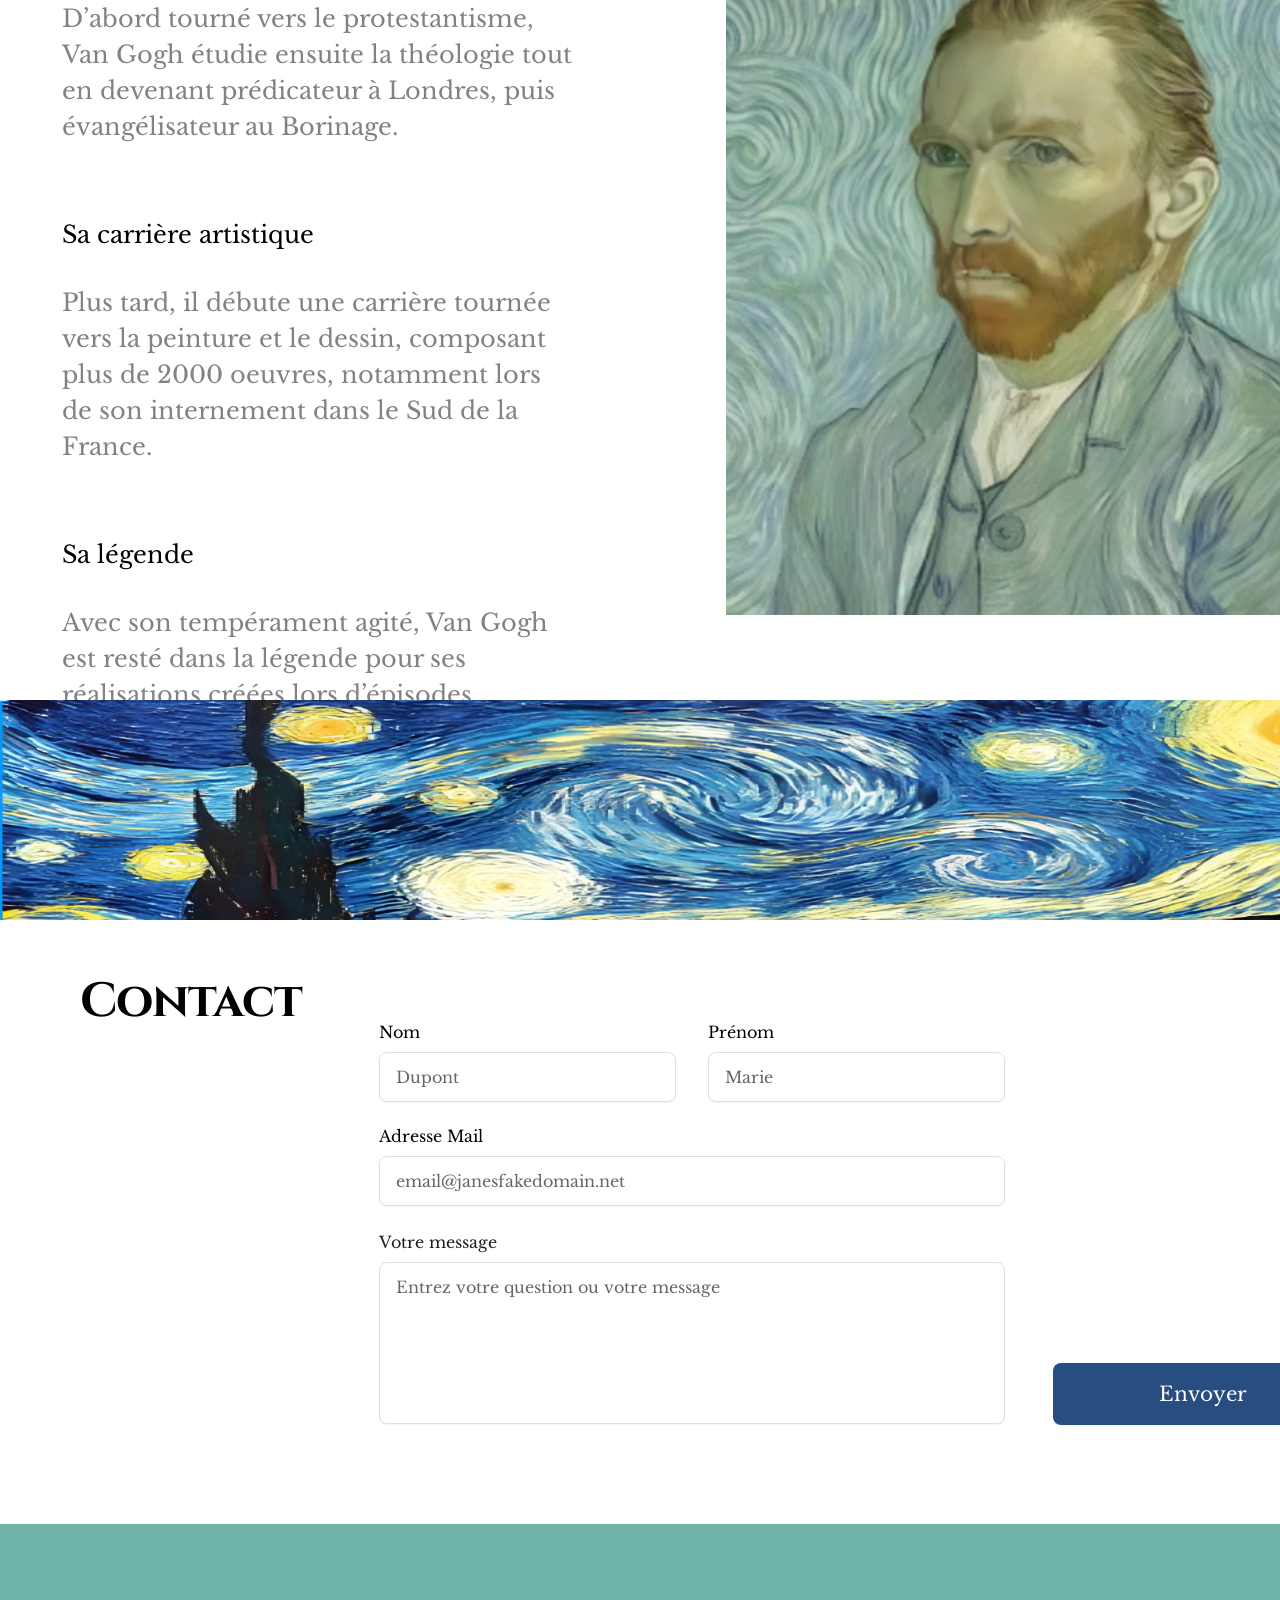
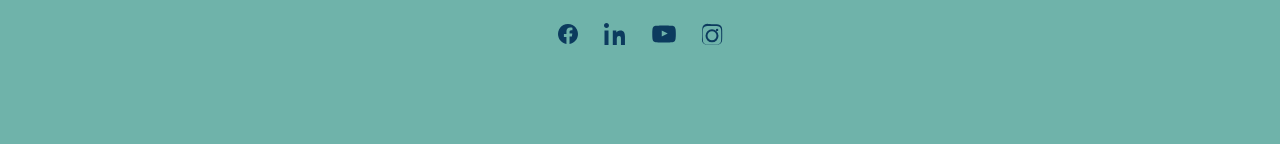
==== commit 60f072ca: "Update index.html" ====
--- a/index.html
+++ b/index.html
@@ -71,7 +71,7 @@
         <img class="image-4" src="https://c.animaapp.com/mgz5cglmPQrSKB/img/image-7.png" alt="Autoportrait à l’oreille bandée Van Gogh" loading="lazy">
       </div>
       <div class="copy-3">
-        <div class="text-wrapper-4">Autoportrait à l’oreilles bandée</div>
+        <div class="text-wrapper-4">Autoportrait à l’oreille bandée</div>
         <p class="p">Cette œuvre est un témoignage d’un conflit intérieure.</p>
       </div>
 
@@ -302,3 +302,4 @@
 
 
 
+
